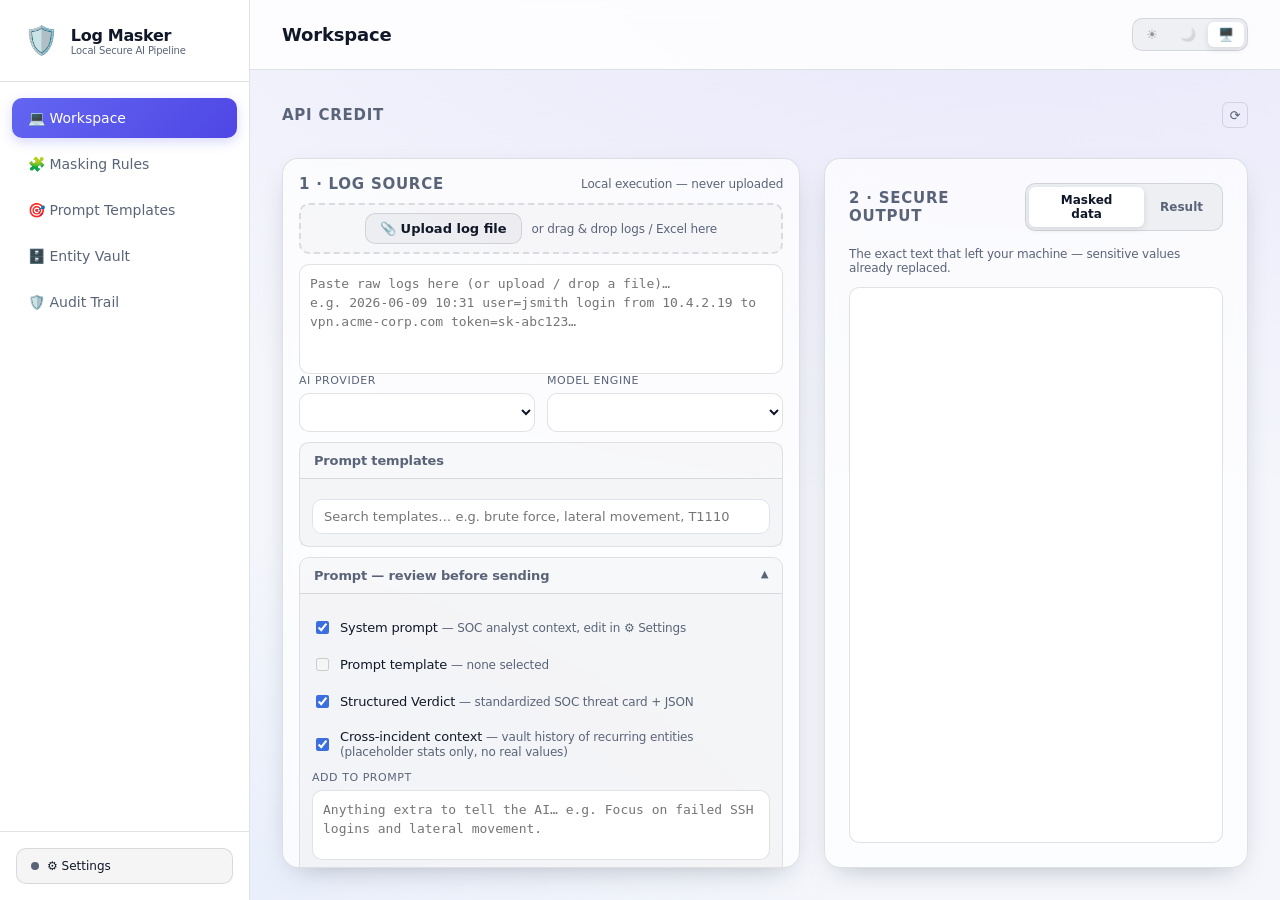
==== log_masker/static/index.html @ d03c2ce4 "Package for distribution, and add the docs a public repo needs Phase 2: make this installable and le" ====
<!DOCTYPE html>
<html lang="en">
<head>
  <meta charset="UTF-8" />
  <meta name="viewport" content="width=device-width, initial-scale=1.0" />
  <title>Log Masker — Secure AI Operations</title>
  <!-- Apply the saved theme (or the OS appearance) before first paint, so the
       page never flashes the wrong theme. -->
  <script>
    (function () {
      var theme = "dark";
      try {
        var saved = localStorage.getItem("logmasker.theme");
        if (saved !== "light" && saved !== "dark") saved = null;  // null = follow the OS
        theme = saved || (window.matchMedia("(prefers-color-scheme: light)").matches ? "light" : "dark");
      } catch (e) { /* storage blocked — stay on the dark default */ }
      document.documentElement.setAttribute("data-theme", theme);
    })();
  </script>
  <link rel="stylesheet" href="/static/style.css" />
</head>
<body>
  <!-- LEFT SIDEBAR -->
  <div class="sidebar">
    <div class="sidebar-header">
      <span class="sidebar-logo">🛡️</span>
      <div class="sidebar-brand">
        <h1>Log Masker</h1>
        <p>Local Secure AI Pipeline</p>
      </div>
    </div>
    <div class="sidebar-nav">
      <button class="nav-item active" data-view="workspace">💻 Workspace</button>
      <button class="nav-item" data-view="rules">🧩 Masking Rules</button>
      <button class="nav-item" data-view="templates">🎯 Prompt Templates</button>
      <button class="nav-item" data-view="vault">🗄️ Entity Vault</button>
      <button class="nav-item" data-view="audit">🛡️ Audit Trail</button>
    </div>
    <div class="sidebar-footer">
      <button id="drawerToggleBtn" class="connection-badge" type="button" title="Open settings">
        <span class="status-dot" id="activeConnStatus"></span>
        <span id="activeConnLabel">⚙ Settings</span>
      </button>
    </div>
  </div>

  <main class="main-content">
    <header class="top-header">
      <div class="top-title" id="currentViewTitle">Workspace</div>
      <div class="top-actions">
        <div class="theme-switch segmented-control" role="group" aria-label="Colour theme">
          <button class="segmented-tab theme-opt" type="button" data-theme-pref="light"
            title="Light" aria-label="Light theme" aria-pressed="false">☀️</button>
          <button class="segmented-tab theme-opt" type="button" data-theme-pref="dark"
            title="Dark" aria-label="Dark theme" aria-pressed="false">🌙</button>
          <button class="segmented-tab theme-opt" type="button" data-theme-pref="system"
            title="Match macOS appearance" aria-label="Match system appearance" aria-pressed="false">🖥️</button>
        </div>
      </div>
    </header>

    <!-- VIEWPORT: WORKSPACE -->
    <div class="viewport active" id="workspace-viewport">
      <!-- API credit / spend, priced locally from this app's own audit log -->
      <section class="credit-bar" id="creditBar" aria-label="API credit and spend">
        <div class="credit-bar-head">
          <h2>API credit</h2>
          <button id="creditRefresh" class="credit-refresh" type="button"
            title="Recount from the audit log" aria-label="Refresh credit figures">⟳</button>
        </div>
        <div class="credit-cards" id="creditCards"></div>
      </section>

      <div class="workspace-grid">
        <!-- INPUT COLUMN -->
        <div class="work-panel" id="inputPanel">
          <div class="panel-header">
            <h2>1 · Log Source</h2>
            <span class="hint">Local execution — never uploaded</span>
          </div>

          <div class="dropzone" id="dropzoneBox">
            <button id="uploadBtn" class="btn btn-secondary" type="button">📎 Upload log file</button>
            <span id="fileChip" class="file-chip hidden"></span>
            <p class="hint" style="margin-top: 8px;">or drag &amp; drop logs / Excel here</p>
            <input type="file" id="logFile" style="display: none;"
              accept=".log,.txt,.csv,.json,.jsonl,.xml,.syslog,.out,.xlsx,.xlsm,text/plain" />
          </div>

          <div class="editor-wrapper">
            <textarea id="logs" class="logs-editor" spellcheck="false"
              placeholder="Paste raw logs here (or upload / drop a file)…&#10;e.g. 2026-06-09 10:31 user=jsmith login from 10.4.2.19 to vpn.acme-corp.com token=sk-abc123…"></textarea>
          </div>

          <div class="config-group">
            <div class="control-select">
              <label>AI Provider</label>
              <select id="activeProviderSelect" class="dropdown"></select>
            </div>
            <div class="control-select">
              <label>Model Engine</label>
              <select id="activeModelSelect" class="dropdown"></select>
            </div>
          </div>

          <div class="settings-section" id="templateSection">
            <div class="settings-trigger">Prompt templates</div>
            <div class="settings-body">
              <div id="tplSuggest" class="tpl-suggest hidden" style="margin-bottom: 12px;">
                <span class="hint">⚡ Suggested:</span>
                <div id="tplSuggestChips" class="tpl-chips"></div>
              </div>
              <div class="tpl-combo">
                <input id="templateSearch" class="dropdown" type="text" autocomplete="off"
                  placeholder="Search templates… e.g. brute force, lateral movement, T1110" />
                <div id="templateDropdown" class="tpl-dropdown hidden"></div>
              </div>
              <div id="tplSelected" class="tpl-selected hidden" style="margin-top: 10px;"></div>
            </div>
          </div>

          <details class="settings-section" id="promptSection" open>
            <summary class="settings-trigger">Prompt — review before sending</summary>
            <div class="settings-body" style="display: flex; flex-direction: column; gap: 12px;">
              <div class="prompt-toggles" style="display: flex; flex-direction: column; gap: 8px;">
                <label class="structured-toggle" style="display: flex; align-items: center; gap: 8px; font-size: 13px; cursor: pointer;">
                  <input type="checkbox" id="useSystemChk" checked />
                  <span>System prompt <small class="hint">— SOC analyst context, edit in ⚙ Settings</small></span>
                </label>
                <label class="structured-toggle" style="display: flex; align-items: center; gap: 8px; font-size: 13px; cursor: pointer;">
                  <input type="checkbox" id="useTemplateChk" disabled />
                  <span>Prompt template <small class="hint" id="tplToggleLabel">— none selected</small></span>
                </label>
                <label class="structured-toggle" style="display: flex; align-items: center; gap: 8px; font-size: 13px; cursor: pointer;">
                  <input type="checkbox" id="structuredChk" checked />
                  <span>Structured Verdict <small class="hint">— standardized SOC threat card + JSON</small></span>
                </label>
                <label class="structured-toggle" id="vaultCtxRow" style="display: flex; align-items: center; gap: 8px; font-size: 13px; cursor: pointer;">
                  <input type="checkbox" id="vaultContextChk" checked />
                  <span>Cross-incident context <small class="hint">— vault history of recurring entities (placeholder stats only, no real values)</small></span>
                </label>
              </div>
              <div class="control-select">
                <label>Add to prompt</label>
                <textarea id="instructions" class="logs-editor" style="height: 70px;"
                  placeholder="Anything extra to tell the AI… e.g. Focus on failed SSH logins and lateral movement."></textarea>
              </div>
              <div class="control-select">
                <label>Full prompt preview <small class="hint">— exactly what will be sent (masked)</small></label>
                <pre id="promptPreview" class="logs-editor prompt-preview">Paste a log to see the full prompt…</pre>
              </div>
            </div>
          </details>

          <div class="actions" style="display: flex; gap: 12px; margin-top: 16px;">
            <button id="analyzeBtn" class="btn btn-primary" style="flex: 1;">🔍 Mask &amp; Analyse</button>
          </div>
          <div id="analyzeProgress" class="analyze-progress hidden" role="progressbar" aria-label="Waiting for AI response">
            <div class="analyze-progress-bar"></div>
          </div>
          <p id="status" class="status"></p>
        </div>

        <!-- OUTPUT COLUMN -->
        <div class="work-panel">
          <div class="panel-header">
            <h2>2 · Secure Output</h2>
            <div class="segmented-control" id="tabs">
              <button class="segmented-tab active" data-tab="sent">Masked data</button>
              <button class="segmented-tab" data-tab="restored">Result</button>
            </div>
          </div>

          <!-- PANE: RESTORED CHAT -->
          <div class="tabpane" id="pane-restored">
            <div class="conv-status">
              <div class="redaction-badge" id="redBadge">No analysis yet.</div>
              <span id="convCost" class="conv-cost hidden"></span>
            </div>
            <div id="chat" class="chat-container"></div>

            <div id="chatControls" class="chat-controls hidden"
              style="margin-top: auto; padding-top: 16px; border-top: 1px solid var(--border-color);">
              <textarea id="followUp" class="logs-editor" style="height: 56px;" spellcheck="false"
                placeholder="Ask a follow-up question… (masked with the same placeholders; Enter to send, Shift+Enter for newline)"></textarea>
              <div class="chat-buttons" style="display: flex; justify-content: space-between; align-items: center; margin-top: 8px;">
                <button id="endConvBtn" class="btn btn-danger-ghost"
                  title="Forget this conversation (history + mapping) so you can analyse a new log">⏹ End conversation</button>
                <button id="sendFollowUp" class="btn btn-primary" type="button">Send ➤</button>
              </div>
            </div>
          </div>

          <!-- PANE: SENT TO AI -->
          <div class="tabpane active" id="pane-sent">
            <div class="sent-head" style="margin-bottom: 12px; display: flex; justify-content: space-between; align-items: center; gap: 10px;">
              <span class="hint">The exact text that left your machine — sensitive values already replaced.</span>
              <div class="dl-group" style="display: flex; gap: 8px;">
                <button id="copyMaskedBtn" class="btn btn-secondary hidden" style="padding: 6px 12px; font-size: 12px;"
                  title="Copy the masked text to your clipboard">📋 Copy</button>
                <button id="downloadReviewBtn" class="btn btn-secondary hidden" style="padding: 6px 12px; font-size: 12px;"
                  title="Download a coloured HTML copy with masked fields in red">🔴 red review</button>
                <button id="downloadMaskedBtn" class="btn btn-primary hidden" style="padding: 6px 12px; font-size: 12px;"
                  title="Download the masked log in its original format">⬇ Download masked</button>
              </div>
            </div>
            <div id="sentWarnings" class="sent-warnings hidden"></div>
            <div class="editor-wrapper">
              <pre id="sent" class="logs-editor"></pre>
            </div>

            <div id="sentMapWrap" class="sent-map hidden" style="margin-top: 16px; overflow-y: auto; max-height: 220px;">
              <p class="hint" style="margin-bottom: 8px;">Masked fields — the alias was sent, the real value stayed local:</p>
              <table class="maptable">
                <thead>
                  <tr><th>Field</th><th>Alias (sent)</th><th>Real value (local)</th></tr>
                </thead>
                <tbody id="sentMapBody"></tbody>
              </table>
            </div>
          </div>
        </div>
      </div>
    </div>

    <!-- VIEWPORT: MASKING RULES -->
    <div class="viewport" id="rules-viewport">
      <div style="display: grid; grid-template-columns: 1fr 1fr; gap: 24px; height: 100%; min-height: 0;">
        <!-- Left: custom terms + custom regex -->
        <div class="work-panel">
          <div class="panel-header">
            <h2>Always-Mask Custom Terms</h2>
          </div>
          <p class="hint" style="margin-bottom: 12px;">Words and codenames always replaced with placeholders. Matching is <strong>not case-sensitive</strong> — <code>ACME</code> also masks <code>acme</code> / <code>Acme</code>.</p>

          <div class="chip-container" id="customTermsChipWrapper">
            <input type="text" id="customTermsInput" class="chip-input" placeholder="Type a term and press Enter…" />
          </div>
          <!-- Hidden native textarea preserved for existing backend hooks -->
          <textarea id="customTerms" style="display: none;"></textarea>

          <div class="terms-bar" style="margin-top: 12px; display: flex; gap: 12px; align-items: center;">
            <button id="saveTermsBtn" class="btn btn-primary" style="padding: 8px 16px;">💾 Save &amp; apply</button>
            <span id="termsMsg" class="status" style="margin: 0;"></span>
          </div>

          <div class="panel-header" style="margin-top: 28px;">
            <h2>Custom Regex Rules</h2>
          </div>
          <p class="hint" style="margin-bottom: 12px;">Added regexes are masked automatically in every log. A capture group masks only the group.</p>
          <div class="pattern-add" style="display: flex; gap: 8px; margin-bottom: 12px;">
            <input id="patLabel" class="dropdown" style="flex: 1;" type="text" autocomplete="off" placeholder="Label, e.g. TICKET" />
            <input id="patRegex" class="dropdown" style="flex: 2;" type="text" autocomplete="off" spellcheck="false" placeholder="Regex, e.g. INC\d{7}" />
            <button id="patAddBtn" class="btn btn-primary" style="padding: 8px 16px;">+ Save</button>
          </div>
          <p id="patMsg" class="status"></p>

          <div style="overflow-y: auto; flex: 1; min-height: 0;">
            <table class="maptable" id="patternTable">
              <thead>
                <tr><th>Label</th><th>Regex</th><th></th></tr>
              </thead>
              <tbody id="patternBody"></tbody>
            </table>
          </div>
        </div>

        <!-- Right: built-in patterns -->
        <div class="work-panel">
          <div class="panel-header">
            <h2>Built-in Regex Library</h2>
          </div>
          <p class="hint" style="margin-bottom: 12px;">Regexes grouped by log source. Override a pattern or reset it to default. Stored locally in <code>builtin_overrides.json</code>.</p>
          <p id="builtinMsg" class="status"></p>
          <div id="builtinGroups" style="overflow-y: auto; flex: 1; min-height: 0; display: flex; flex-direction: column; gap: 12px;"></div>
        </div>
      </div>
    </div>

    <!-- VIEWPORT: SOC TEMPLATES -->
    <div class="viewport" id="templates-viewport">
      <div class="work-panel" style="height: 100%;">
        <div class="panel-header">
          <h2>Prompt Templates Directory</h2>
          <button id="newTemplateBtn" class="btn btn-primary" style="padding: 8px 16px;">＋ Create Template</button>
        </div>
        <p class="hint" style="margin-bottom: 16px;">Prompt templates mapped to MITRE ATT&amp;CK. Edits persist locally in <code>templates_store.json</code>; built-ins can be reset.</p>
        <p id="tplEditMsg" class="status"></p>

        <div id="templateEditors"
          style="display: grid; grid-template-columns: repeat(auto-fill, minmax(340px, 1fr)); gap: 16px; overflow-y: auto; flex: 1; min-height: 0; align-content: start;"></div>
      </div>
    </div>

    <!-- VIEWPORT: ENTITY VAULT -->
    <div class="viewport" id="vault-viewport">
      <div class="work-panel" style="height: 100%;">
        <div class="panel-header">
          <h2>Persistent Entity Vault</h2>
          <div style="display: flex; gap: 8px; align-items: center;">
            <label class="structured-toggle" style="display: flex; align-items: center; gap: 6px; font-size: 13px; cursor: pointer; margin-right: 8px;">
              <input type="checkbox" id="vaultEnabledChk" />
              <span>Vault enabled</span>
            </label>
            <button id="vaultRefreshBtn" class="btn btn-secondary" style="padding: 6px 12px; font-size: 12px;">↻ Refresh</button>
            <button id="vaultClearBtn" class="btn btn-danger-ghost" style="padding: 6px 12px; font-size: 12px;"
              title="Wipe every entity and its incident history — new logs start numbering from [TYPE_1] again">🗑 Clear vault</button>
          </div>
        </div>
        <p class="hint" style="margin-bottom: 12px;">
          Placeholders are stable across <strong>all</strong> analyses: once a value becomes <code>[HOST_12]</code> it stays
          <code>[HOST_12]</code> in every future incident, so recurring hosts, users, and IPs can be correlated across cases —
          and that history can be attached to prompts as <strong>placeholder statistics only</strong>. Real values are stored
          encrypted in <code id="vaultFile">entity_vault.enc</code> (key in your OS keychain) and never leave this machine.
        </p>
        <p id="vaultMsg" class="status"></p>

        <div class="audit-filter">
          <input type="text" id="vaultSearch" class="dropdown" style="flex: 1; max-width: 340px;"
            placeholder="Filter by alias, type, or real value…" autocomplete="off" />
          <span id="vaultCount" class="hint"></span>
        </div>

        <div style="overflow-y: auto; flex: 1; min-height: 0;">
          <table class="maptable" id="vaultTable">
            <thead>
              <tr><th>Alias</th><th>Type</th><th>Real value (local)</th><th>Incidents</th><th>First seen</th><th>Last seen</th><th></th></tr>
            </thead>
            <tbody id="vaultBody"></tbody>
          </table>
        </div>
      </div>
    </div>

    <!-- VIEWPORT: AUDIT TRAIL -->
    <div class="viewport" id="audit-viewport">
      <div class="work-panel" style="height: 100%;">
        <div class="panel-header">
          <h2>Outbound AI Audit Log</h2>
          <div style="display: flex; gap: 8px;">
            <button id="clearReqBtn" class="btn btn-danger-ghost" style="padding: 6px 12px; font-size: 12px;"
              title="Hides entries from this view only — the on-disk audit file is append-only and never deleted">Clear view</button>
            <button id="refreshReqBtn" class="btn btn-secondary" style="padding: 6px 12px; font-size: 12px;">↻ Refresh</button>
          </div>
        </div>
        <p class="hint" style="margin-bottom: 12px;">Every request sent to an AI provider — masked content only. Each entry is appended to a local audit file (<code id="reqFile">ai_requests.jsonl</code>) so you can verify no customer data ever left the machine.</p>

        <div class="audit-filter">
          <label class="audit-filter-field">
            <span>From</span>
            <input type="datetime-local" id="auditFrom" class="dropdown" />
          </label>
          <label class="audit-filter-field">
            <span>To</span>
            <input type="datetime-local" id="auditTo" class="dropdown" />
          </label>
          <button id="auditFilterClear" class="btn btn-secondary" type="button"
            style="padding: 8px 14px; font-size: 12px;">Clear</button>
          <span id="auditCount" class="hint"></span>
        </div>

        <div id="requestList" style="overflow-y: auto; flex: 1; min-height: 0;"></div>
      </div>
    </div>
  </main>

  <!-- DRAWER: GLOBAL SETTINGS -->
  <div class="drawer-backdrop" id="drawerBackdrop"></div>
  <div class="drawer" id="settingsDrawer">
    <div class="drawer-header">
      <h3 style="font-weight: 700;">Global Settings</h3>
      <button id="closeDrawerBtn" class="btn btn-secondary" style="padding: 6px 10px;">✕</button>
    </div>
    <div class="drawer-tabs" id="drawerTabs">
      <button class="drawer-tab active" type="button" data-stab="connection">🔌 Connection</button>
      <button class="drawer-tab" type="button" data-stab="prompt">📝 System Prompt</button>
      <button class="drawer-tab" type="button" data-stab="masking">🧩 Masking</button>
    </div>

    <div class="drawer-body">
      <!-- TAB: API / CONNECTION -->
      <div class="drawer-pane active" id="stab-connection">
        <p class="hint" style="margin-bottom: 16px;">API keys are stored in your OS keychain via <code>keyring</code> — never in the browser or any file. Only <strong>masked</strong> logs are ever sent.</p>

        <label class="field-label" style="display: block; font-size: 11px; text-transform: uppercase; color: var(--text-muted); margin-bottom: 8px;">AI engine configuration</label>
        <div id="providerCards" style="display: flex; flex-direction: column; gap: 10px; margin-bottom: 16px;"></div>

        <p id="providerNote" class="provider-note" style="font-size: 12px; color: var(--color-warning); margin-bottom: 12px;"></p>

        <!-- API-key providers -->
        <div id="keySection" style="margin-bottom: 16px;">
          <div class="control-select">
            <label id="keyLabel">API key</label>
            <input id="apiKey" type="password" class="dropdown" autocomplete="off" placeholder="…" />
          </div>
          <p id="keyState" class="key-state" style="margin-top: 4px;"></p>
        </div>

        <!-- OAuth providers (Microsoft 365 Copilot) -->
        <div id="oauthSection" class="hidden" style="margin-bottom: 16px;">
          <div class="oauth-redirect" style="margin-bottom: 12px;">
            <span class="hint">Register this Redirect URI in your Entra app (platform: Web):</span>
            <code id="redirectUri" style="font-family: var(--font-mono); font-size: 11px; background: var(--sunken-2); padding: 4px 6px; display: block; word-break: break-all; border-radius: 4px; margin-top: 4px;">…</code>
          </div>
          <div style="display: flex; gap: 10px;">
            <button id="signInBtn" class="btn btn-primary" style="flex: 1;">🔐 Sign in with Microsoft</button>
            <button id="signOutBtn" class="btn btn-secondary">Sign out</button>
          </div>
          <p id="signInState" class="key-state"></p>
        </div>

        <!-- Model selection -->
        <div class="control-select" id="modelField" style="margin-bottom: 16px;">
          <label>Default model for this provider</label>
          <div style="display: flex; gap: 8px;">
            <select id="modelSelect" class="dropdown" style="flex: 1;"></select>
            <button id="refreshModelsBtn" class="btn btn-secondary" style="padding: 10px 14px;"
              title="Fetch the live model list from your API key">↻</button>
          </div>
          <input id="modelCustom" class="dropdown hidden" type="text" autocomplete="off"
            placeholder="type a model id, e.g. gemini-3.5-flash" style="margin-top: 8px;" />
        </div>

        <!-- Provider-specific extra fields (Azure, M365) -->
        <div id="extraFields" style="margin-bottom: 16px;"></div>

        <label class="default-toggle" id="defaultToggle"
          style="display: flex; align-items: center; gap: 8px; font-size: 13px; cursor: pointer;">
          <input type="checkbox" id="makeDefaultChk" />
          <span>Use this provider by default</span>
        </label>

        <p id="setupMsg" class="status"></p>

        <div class="drawer-actions" style="margin-top: 20px; display: flex; gap: 8px; border-top: 1px solid var(--border-color); padding-top: 16px; flex-wrap: wrap;">
          <button id="deleteKeyBtn" class="btn btn-danger-ghost" style="padding: 10px 14px;">🗑 Delete key</button>
          <button id="testBtn" class="btn btn-secondary" style="flex: 1;">⚡ Test connection</button>
          <button id="saveSetupBtn" class="btn btn-primary" style="flex: 1;">Save</button>
        </div>
      </div>

      <!-- TAB: SYSTEM PROMPT -->
      <div class="drawer-pane" id="stab-prompt">
        <label class="field-label" style="display: block; font-size: 11px; text-transform: uppercase; color: var(--text-muted); margin-bottom: 8px;">
          Core system prompt <span id="sysPromptState" class="hint"></span></label>
        <p class="hint" style="margin-bottom: 8px;">Instructions sent before your logs. Toggle on/off per run with the <em>System prompt</em> checkbox.</p>
        <textarea id="systemPrompt" class="logs-editor" style="height: 320px; font-size: 12px; margin-bottom: 8px;"
          spellcheck="false" placeholder="System prompt sent to the AI…"></textarea>
        <div style="display: flex; justify-content: space-between; align-items: center; margin-bottom: 8px;">
          <button id="resetSysPromptBtn" class="btn btn-secondary" style="padding: 6px 12px; font-size: 12px;">↺ Reset to default</button>
          <button id="saveSysPromptBtn" class="btn btn-primary" style="padding: 6px 12px; font-size: 12px;">💾 Save prompt</button>
        </div>
        <p id="sysPromptMsg" class="status"></p>
      </div>

      <!-- TAB: MASKING -->
      <div class="drawer-pane" id="stab-masking">
        <label class="field-label" style="display: block; font-size: 11px; text-transform: uppercase; color: var(--text-muted); margin-bottom: 8px;">Masking rules &amp; terms</label>
        <p class="hint" style="margin-bottom: 12px;">Manage always-mask terms, custom regex patterns, and the built-in detectors that redact sensitive values before anything is sent.</p>
        <button id="openPatternsBtn" class="btn btn-secondary" type="button" style="width: 100%;">🧩 Edit masking rules &amp; terms</button>
      </div>
    </div>
  </div>

  <!-- LEAK GUARD MODAL -->
  <div id="leakModal" class="modal hidden">
    <div class="modal-card leak-card" style="width: min(620px, 94vw); max-height: 86vh; display: flex; flex-direction: column;">
      <div class="setup-head" style="display: flex; justify-content: space-between; align-items: center; margin-bottom: 12px;">
        <h3 style="color: var(--color-danger); font-weight: 700;">🚨 Pre-send leak guard</h3>
        <button id="closeLeak" class="btn btn-secondary" style="padding: 4px 10px;">✕</button>
      </div>
      <p class="hint" style="margin-bottom: 12px;"><strong>Nothing has been sent.</strong> An independent second check found tokens in the
        <em>masked</em> text that may still identify the customer. Mask them (➕ adds to custom terms and re-masks), or acknowledge and send anyway — acknowledgements are recorded in the audit log.</p>
      <div id="leakFindings" style="flex: 1; overflow-y: auto; display: flex; flex-direction: column; gap: 8px; margin-bottom: 16px;"></div>
      <div style="display: flex; justify-content: space-between; gap: 10px;">
        <button id="leakCancel" class="btn btn-secondary">Cancel — don't send</button>
        <button id="leakSend" class="btn btn-primary"
          style="background: var(--color-danger); box-shadow: 0 4px 12px rgba(239, 68, 68, 0.25); border-color: var(--color-danger);">Send anyway (acknowledge)</button>
      </div>
    </div>
  </div>

  <script src="/static/encoding.js"></script>
  <script src="/static/app.js"></script>
</body>
</html>
---- static/style.css ----
:root {
  --bg: #0d1117;
  --panel: #161b22;
  --panel-2: #1c2230;
  --border: #2a3242;
  --text: #e6edf3;
  --muted: #8b97a7;
  --accent: #6ea8fe;
  --accent-2: #7c5cff;
  --green: #3fb950;
  --amber: #d29922;
  --danger: #f85149;
  --mono: ui-monospace, SFMono-Regular, "SF Mono", Menlo, Consolas, monospace;
}

* { box-sizing: border-box; }

body {
  margin: 0;
  font-family: -apple-system, BlinkMacSystemFont, "Segoe UI", Roboto, sans-serif;
  background:
    radial-gradient(1200px 600px at 80% -10%, var(--bg-glow-1), transparent),
    radial-gradient(1000px 500px at -10% 110%, var(--bg-glow-2), transparent),
    var(--bg);
  color: var(--text);
  min-height: 100vh;
}

.app { max-width: 1280px; margin: 0 auto; padding: 24px; }

/* Topbar */
.topbar {
  display: flex; align-items: center; justify-content: space-between;
  margin-bottom: 20px;
}
.brand { display: flex; align-items: center; gap: 14px; }
.logo { font-size: 34px; }
.brand h1 { margin: 0; font-size: 22px; letter-spacing: -0.3px; }
.sub { margin: 2px 0 0; color: var(--muted); font-size: 13px; }

/* Grid */
.grid {
  display: grid; grid-template-columns: 1fr 1fr; gap: 20px;
}
@media (max-width: 900px) { .grid { grid-template-columns: 1fr; } }

.panel {
  background: linear-gradient(180deg, var(--panel), var(--panel-2));
  border: 1px solid var(--border);
  border-radius: 16px;
  padding: 18px;
  display: flex; flex-direction: column;
  box-shadow: 0 12px 40px rgba(0, 0, 0, 0.35);
}
.panel-head {
  display: flex; align-items: center; justify-content: space-between;
  margin-bottom: 12px; flex-wrap: wrap; gap: 8px;
}
.panel-head h2 { margin: 0; font-size: 15px; color: var(--text); }
.hint { color: var(--muted); font-size: 12px; }

/* Textareas */
.logs, .small-ta {
  width: 100%; resize: vertical;
  background: var(--surface-input); color: var(--text);
  border: 1px solid var(--border); border-radius: 12px;
  padding: 12px; font-family: var(--mono); font-size: 12.5px; line-height: 1.5;
}
.logs { min-height: 280px; }
.small-ta { min-height: 70px; margin-top: 8px; }
.sys-prompt { min-height: 150px; font-size: 12.5px; line-height: 1.55; }
.logs:focus, .small-ta:focus { outline: none; border-color: var(--accent); }

/* Controls */
.controls { display: flex; flex-direction: column; gap: 12px; margin-top: 12px; }
.model-row label { font-size: 13px; color: var(--muted); display: flex; flex-direction: column; gap: 6px; }
select {
  background: var(--surface-input); color: var(--text); border: 1px solid var(--border);
  border-radius: 10px; padding: 9px 10px; font-size: 13px;
}

.extra { margin-top: 12px; }
.extra summary { cursor: pointer; color: var(--muted); font-size: 13px; }

/* Buttons */
.actions { display: flex; gap: 10px; margin-top: 14px; }
button { cursor: pointer; font-size: 13px; border-radius: 10px; border: 1px solid transparent; }
.primary-btn {
  background: linear-gradient(180deg, var(--accent), var(--accent-2));
  color: #fff; padding: 10px 16px; font-weight: 600;
  border: none; flex: 1;
}
.primary-btn:hover { filter: brightness(1.08); }
.primary-btn:disabled { opacity: 0.5; cursor: not-allowed; }
.ghost-btn {
  background: transparent; color: var(--text);
  border: 1px solid var(--border); padding: 10px 14px;
}
.ghost-btn:hover { border-color: var(--accent); }
.ghost-btn.danger { color: var(--danger); border-color: rgba(248, 81, 73, 0.4); }

.status { margin: 12px 0 0; font-size: 13px; min-height: 18px; color: var(--muted); }
.status.err { color: var(--danger); }
.status.ok { color: var(--green); }

/* Full prompt preview — read-only, scrollable */
pre.prompt-preview {
  max-height: 260px; overflow: auto; margin: 0;
  white-space: pre-wrap; overflow-wrap: anywhere; word-break: break-word;
  font-family: var(--mono); font-size: 12px; line-height: 1.5;
  color: var(--muted); cursor: text;
}

/* Indeterminate progress bar while waiting on the AI */
.analyze-progress {
  margin-top: 14px; height: 6px; border-radius: 999px;
  background: var(--overlay-3); overflow: hidden;
}
.analyze-progress.hidden { display: none; }
.analyze-progress-bar {
  height: 100%; width: 40%; border-radius: 999px;
  background: linear-gradient(90deg, var(--accent), var(--accent-2, var(--accent)));
  animation: analyzeSlide 1.1s ease-in-out infinite;
}
@keyframes analyzeSlide {
  0%   { margin-left: -40%; }
  100% { margin-left: 100%; }
}

/* Tabs */
.tabs { display: flex; gap: 6px; }
.tab {
  background: transparent; color: var(--muted); border: 1px solid var(--border);
  padding: 6px 11px; font-size: 12px;
}
.tab.active { color: var(--text); border-color: var(--accent); background: rgba(110,168,254,0.08); }

.tabpane { display: none; flex: 1; }
.tabpane.active { display: block; }

.output {
  background: var(--surface-input); border: 1px solid var(--border); border-radius: 12px;
  padding: 14px; min-height: 280px; max-height: 60vh; overflow: auto;
  font-size: 13.5px; line-height: 1.6;
}
.output.mono {
  font-family: var(--mono); white-space: pre-wrap; font-size: 12.5px;
  overflow-wrap: anywhere; word-break: break-word;
}
.markdown { white-space: pre-wrap; }
.file-mask-notice {
  display: flex; gap: 12px; align-items: flex-start;
  padding: 16px 18px; border: 1px dashed var(--border); border-radius: 12px;
  background: rgba(110, 168, 254, 0.05); font-size: 13px; line-height: 1.6;
}
.file-mask-notice .fmn-icon { font-size: 22px; line-height: 1; }
.file-mask-notice code {
  font-family: var(--mono); color: var(--accent);
  background: rgba(110, 168, 254, 0.1); padding: 1px 5px; border-radius: 5px;
}
.markdown mark {
  background: rgba(63, 185, 80, 0.18); color: var(--on-success-tint);
  border-radius: 4px; padding: 0 3px; font-family: var(--mono); font-size: 0.92em;
}

.redaction-badge {
  font-size: 12px; color: var(--muted); margin-bottom: 10px;
  padding: 8px 10px; border: 1px dashed var(--border); border-radius: 10px;
}
.redaction-badge.active { color: var(--green); border-color: rgba(63,185,80,0.4); }

/* Map table */
.maptable { width: 100%; border-collapse: collapse; font-size: 12.5px; }
.maptable th, .maptable td {
  text-align: left; padding: 7px 10px; border-bottom: 1px solid var(--border);
  vertical-align: top;
}
.maptable th { color: var(--muted); font-weight: 600; }
.maptable td:first-child { font-family: var(--mono); color: var(--accent); white-space: nowrap; }
.maptable td:last-child { font-family: var(--mono); word-break: break-all; }

/* Modal */
.modal {
  position: fixed; inset: 0; background: var(--modal-backdrop);
  display: flex; align-items: center; justify-content: center; z-index: 50;
}
.modal.hidden { display: none; }
.modal-card {
  background: var(--panel); border: 1px solid var(--border); border-radius: 16px;
  padding: 22px; width: min(460px, 92vw);
}
.modal-card h3 { margin: 0 0 8px; }
.field { display: flex; flex-direction: column; gap: 6px; font-size: 13px; margin: 14px 0 8px; }
.field input {
  background: var(--surface-input); color: var(--text); border: 1px solid var(--border);
  border-radius: 10px; padding: 10px; font-family: var(--mono);
}
.key-state { font-size: 12px; color: var(--muted); min-height: 16px; }
.modal-actions { display: flex; align-items: center; gap: 10px; margin-top: 14px; flex-wrap: wrap; }
.modal-actions .spacer { flex: 1; }
code { background: var(--surface-input); padding: 1px 5px; border-radius: 5px; font-size: 0.9em; }

/* Active-provider chip on the main page */
.provider-row { display: flex; align-items: center; gap: 8px; font-size: 12px; flex-wrap: wrap; }
.inline-select {
  background: var(--surface-input); color: var(--text); border: 1px solid var(--border);
  border-radius: 8px; padding: 5px 8px; font-size: 12px; font-family: var(--mono);
  max-width: 220px;
}
.inline-select:focus { outline: none; border-color: var(--accent); }
.inline-select:hover { border-color: var(--accent); }
.provider-chip {
  font-family: var(--mono); font-size: 12px; padding: 3px 9px; border-radius: 999px;
  border: 1px solid var(--border); color: var(--text);
}
.provider-chip.ok { border-color: rgba(63,185,80,0.5); color: var(--on-success-tint); }
.provider-chip.warn { border-color: rgba(210,153,34,0.6); color: var(--on-warning-tint); }
.link-btn {
  background: none; border: none; color: var(--accent); cursor: pointer;
  font-size: 12px; text-decoration: underline; padding: 0;
}
.link-btn.danger { color: var(--danger); text-decoration: none; }

/* Saved regex patterns */
.pattern-add { display: flex; gap: 8px; margin-top: 10px; }
.pattern-add input {
  background: var(--bg); border: 1px solid var(--border); border-radius: 6px;
  color: var(--text); font-family: var(--mono); font-size: 12.5px; padding: 6px 8px;
}
.pattern-add input#patLabel { width: 130px; }
.pattern-add input#patRegex { flex: 1; }
.pattern-add input:focus { outline: none; border-color: var(--accent); }
#patternTable { margin-top: 8px; }

/* SOC analysis template library (searchable dropdown + suggestions) */
.tpl-suggest { margin: 8px 0 10px; }
.tpl-chips { display: flex; flex-wrap: wrap; gap: 6px; margin-top: 6px; }
.tpl-chip {
  background: rgba(124, 92, 255, 0.12);
  border: 1px solid rgba(124, 92, 255, 0.4);
  color: var(--text); border-radius: 999px;
  padding: 4px 11px; font-size: 12px; cursor: pointer;
}
.tpl-chip:hover { border-color: var(--accent-2); filter: brightness(1.1); }
.tpl-chip.sel { background: rgba(124, 92, 255, 0.28); border-color: var(--accent-2); }
.tpl-chip-id { font-family: var(--mono); font-size: 11px; color: var(--accent); }

.tpl-combo { position: relative; margin-top: 8px; }
#templateSearch {
  width: 100%; background: var(--surface-input); color: var(--text);
  border: 1px solid var(--border); border-radius: 10px;
  padding: 9px 11px; font-size: 13px;
}
#templateSearch:focus { outline: none; border-color: var(--accent); }
.tpl-dropdown {
  /* Opens upward: the template section sits near the bottom of the fixed-height
     panel, so a downward menu would render past the scroll container's edge. */
  position: absolute; z-index: 40; left: 0; right: 0; bottom: calc(100% + 4px); top: auto;
  max-height: 300px; overflow-y: auto;
  background: var(--panel); border: 1px solid var(--border);
  border-radius: 10px; box-shadow: 0 -12px 40px rgba(0, 0, 0, 0.5);
}
.tpl-dropdown.hidden { display: none; }
.tpl-opt { padding: 8px 11px; cursor: pointer; border-bottom: 1px solid var(--border); }
.tpl-opt:last-child { border-bottom: none; }
.tpl-opt:hover { background: rgba(110, 168, 254, 0.10); }
.tpl-opt.sel { background: rgba(124, 92, 255, 0.14); }
.tpl-opt-name { font-size: 13px; }
.tpl-opt-meta { display: flex; gap: 8px; margin-top: 3px; flex-wrap: wrap; }
.tpl-cat {
  font-size: 10.5px; color: var(--accent); border: 1px solid var(--border);
  border-radius: 999px; padding: 0 7px;
}
.tpl-mitre { font-family: var(--mono); font-size: 11px; color: var(--muted); }
.tpl-empty { padding: 10px 11px; }
.tpl-selected {
  margin-top: 10px; padding: 10px 12px;
  background: var(--surface-input); border: 1px solid var(--border); border-radius: 10px;
}
.tpl-selected.hidden { display: none; }
.tpl-sel-head { display: flex; align-items: baseline; justify-content: space-between; gap: 8px; }
.tpl-sel-mitre { font-family: var(--mono); font-size: 11.5px; color: var(--accent); margin: 4px 0 6px; }
.tpl-sel-prompt { font-size: 12px; line-height: 1.5; }
.tpl-toolbar { margin-top: 8px; }

/* Template editor modal */
.tpl-edit-actions { margin: 6px 0 10px; }
.tpl-card {
  border: 1px solid var(--border); border-radius: 10px;
  padding: 8px 12px; margin-bottom: 8px; background: var(--surface-input);
}
.tpl-card summary {
  cursor: pointer; display: flex; align-items: baseline; gap: 10px;
  font-size: 13px; flex-wrap: wrap;
}
.tpl-card summary .tpl-mitre { font-family: var(--mono); font-size: 11px; color: var(--muted); }
.tpl-tag {
  font-size: 10px; border-radius: 999px; padding: 0 8px; border: 1px solid var(--border);
}
.tpl-tag.custom { color: var(--accent-2); border-color: rgba(124, 92, 255, 0.5); }
.tpl-tag.mod { color: var(--amber); border-color: rgba(210, 153, 34, 0.5); }
.tpl-card-body { margin-top: 10px; }
.tpl-grid { display: grid; grid-template-columns: 1fr 1fr; gap: 8px; }
@media (max-width: 620px) { .tpl-grid { grid-template-columns: 1fr; } }
.tpl-f { display: flex; flex-direction: column; gap: 4px; font-size: 12px; margin-bottom: 8px; }
.tpl-f > span { color: var(--muted); }
.tpl-f input, .tpl-f textarea {
  background: var(--bg); color: var(--text); border: 1px solid var(--border);
  border-radius: 8px; padding: 7px 9px; font-size: 12.5px; font-family: inherit;
}
.tpl-f input.mono { font-family: var(--mono); }
.tpl-f textarea { resize: vertical; line-height: 1.5; }
.tpl-f input:focus, .tpl-f textarea:focus { outline: none; border-color: var(--accent); }
.tpl-card-actions { display: flex; gap: 8px; margin-top: 4px; }
.tpl-card-actions .primary-btn { flex: 0 0 auto; padding: 8px 16px; }
.tpl-card-actions .ghost-btn { padding: 7px 12px; font-size: 12px; }

/* Requests tab (audit log of outbound AI requests) */

/* Requests tab (audit log of outbound AI requests) */
.req-toolbar {
  display: flex; flex-direction: column; gap: 8px; margin-bottom: 8px;
}
.req-toolbar > .hint { margin: 0; }
.req-actions {
  display: flex; align-items: center; gap: 8px; flex-wrap: wrap;
  justify-content: flex-end;
}
.req-actions .ghost-btn { padding: 6px 10px; font-size: 12px; }
.req-item {
  border: 1px solid var(--border); border-radius: 10px;
  padding: 8px 12px; margin-bottom: 8px; background: var(--surface-input);
}
.req-item.err { border-color: rgba(248, 81, 73, 0.45); }
.req-item summary {
  cursor: pointer; display: flex; align-items: baseline; gap: 10px;
  font-size: 12.5px; flex-wrap: wrap;
}
.req-item.ok .req-status { color: var(--green); }
.req-item.err .req-status { color: var(--danger); }
.req-seq { color: var(--muted); font-family: var(--mono); }
.req-kind {
  font-size: 11px; padding: 0 8px; border-radius: 999px;
  border: 1px solid var(--border); color: var(--accent);
}
.req-model { font-family: var(--mono); font-size: 11.5px; color: var(--muted); }
.req-body { margin-top: 10px; }
.req-error {
  color: var(--danger); font-size: 12.5px; margin-bottom: 8px;
  border-left: 2px solid rgba(248, 81, 73, 0.6); padding-left: 9px;
}
.req-sys { margin-bottom: 8px; }
.req-sys summary { cursor: pointer; }
.req-block { margin-bottom: 10px; }
.req-block-title { font-size: 11.5px; color: var(--muted); margin-bottom: 4px; }
.req-pre {
  margin: 0; padding: 10px; background: var(--surface-code);
  border: 1px solid var(--border); border-radius: 8px;
  font-family: var(--mono); font-size: 12px; line-height: 1.5;
  white-space: pre-wrap; word-break: break-word;
  max-height: 320px; overflow: auto;
}

.topbar-right { display: flex; align-items: center; gap: 14px; flex-wrap: wrap; }

/* Pre-send leak guard */
.leak-card { width: min(640px, 94vw); max-height: 88vh; overflow-y: auto; }
.leak-row {
  display: flex; align-items: flex-start; gap: 10px;
  border: 1px solid var(--border); border-radius: 10px;
  padding: 8px 11px; margin-top: 8px; background: var(--surface-input);
}
.leak-sev {
  flex-shrink: 0; font-size: 10px; font-weight: 700; letter-spacing: 0.4px;
  border-radius: 999px; padding: 2px 8px; margin-top: 2px;
}
.leak-sev.high { background: rgba(248, 81, 73, 0.18); color: var(--on-danger-tint); }
.leak-sev.medium { background: rgba(210, 153, 34, 0.18); color: var(--on-warning-tint); }
.leak-body { flex: 1; font-size: 12.5px; line-height: 1.5; }
.leak-body code { word-break: break-all; }
.leak-mask-btn { flex-shrink: 0; padding: 4px 9px; font-size: 11.5px; }

.sent-warnings {
  border: 1px solid rgba(248, 81, 73, 0.45); border-radius: 10px;
  padding: 8px 11px 11px; margin-bottom: 10px;
  background: rgba(248, 81, 73, 0.05);
}
.sent-warnings.hidden { display: none; }
.leak-strip-head { font-size: 12.5px; color: var(--on-danger-tint); }

/* Structured verdict toggle (input panel) */
.structured-toggle {
  display: flex; align-items: center; gap: 8px; cursor: pointer;
  font-size: 13px; margin-top: 12px;
}
.structured-toggle input { accent-color: var(--accent); }

/* Structured verdict card (in the AI answer bubble) */
.verdict {
  border: 1px solid var(--border); border-left-width: 4px;
  border-radius: 10px; padding: 10px 12px; margin-bottom: 12px;
  background: var(--surface-input);
}
.verdict.v-true-positive { border-left-color: var(--danger); }
.verdict.v-false-positive { border-left-color: var(--green); }
.verdict.v-benign-true-positive { border-left-color: var(--amber); }
.verdict.v-inconclusive { border-left-color: var(--muted); }
.v-head { display: flex; align-items: center; gap: 8px; flex-wrap: wrap; }
.v-spacer { flex: 1; }
.v-badge {
  font-weight: 700; font-size: 12px; letter-spacing: 0.3px;
  padding: 3px 10px; border-radius: 999px;
}
.v-true-positive .v-badge { background: rgba(248, 81, 73, 0.18); color: var(--on-danger-tint); }
.v-false-positive .v-badge { background: rgba(63, 185, 80, 0.18); color: var(--on-success-tint); }
.v-benign-true-positive .v-badge { background: rgba(210, 153, 34, 0.18); color: var(--on-warning-tint); }
.v-inconclusive .v-badge { background: rgba(139, 151, 167, 0.18); color: var(--muted); }
.v-sev {
  font-size: 11px; font-weight: 700; text-transform: uppercase;
  padding: 2px 8px; border-radius: 999px; border: 1px solid var(--border);
}
.v-sev.sev-critical { color: var(--on-danger-tint); border-color: rgba(248, 81, 73, 0.6); }
.v-sev.sev-high { color: var(--on-high-tint); border-color: rgba(219, 109, 40, 0.6); }
.v-sev.sev-medium { color: var(--on-warning-tint); border-color: rgba(210, 153, 34, 0.6); }
.v-sev.sev-low { color: var(--on-success-tint); border-color: rgba(63, 185, 80, 0.5); }
.v-sev.sev-informational { color: var(--muted); }
.v-conf { font-size: 12px; color: var(--muted); }
.v-json-btn {
  background: transparent; border: 1px solid var(--border); color: var(--text);
  border-radius: 8px; padding: 4px 9px; font-size: 11.5px; cursor: pointer;
}
.v-json-btn:hover { border-color: var(--accent); }
.v-summary { font-size: 13px; margin: 8px 0 4px; line-height: 1.5; }
.v-section { margin-top: 8px; }
.v-section h5 {
  margin: 0 0 4px; font-size: 11px; text-transform: uppercase;
  letter-spacing: 0.4px; color: var(--muted); font-weight: 600;
}
.v-section ul { margin: 0; padding-left: 18px; font-size: 12.5px; line-height: 1.55; }
.v-chips { display: flex; flex-wrap: wrap; gap: 6px; }
.v-chip {
  font-size: 11.5px; padding: 2px 9px; border-radius: 999px;
  border: 1px solid var(--border); background: rgba(124, 92, 255, 0.10);
}
.v-tid { font-family: var(--mono); color: var(--accent); }
.v-iocs { list-style: none; padding-left: 0 !important; }
.v-iocs li { margin-bottom: 3px; }
.v-ioc-type {
  font-size: 10px; text-transform: uppercase; color: var(--muted);
  border: 1px solid var(--border); border-radius: 4px; padding: 0 5px; margin-right: 5px;
}
.v-iocs code { font-family: var(--mono); }

/* Chat (conversation view in the Result panel) */
.chat { display: flex; flex-direction: column; gap: 10px; }
.msg {
  max-width: 92%; padding: 9px 12px; border-radius: 12px;
  font-size: 13.5px; line-height: 1.55;
}
.msg.user {
  align-self: flex-end;
  background: rgba(110, 168, 254, 0.10);
  border: 1px solid rgba(110, 168, 254, 0.35);
  border-bottom-right-radius: 4px;
}
.msg.ai {
  align-self: flex-start;
  background: var(--panel-2);
  border: 1px solid var(--border);
  border-bottom-left-radius: 4px;
}
.msg.sys {
  align-self: center; max-width: 100%;
  color: var(--muted); font-size: 12px;
  background: transparent; border: 1px dashed var(--border);
}
.msg .role { font-size: 11px; color: var(--muted); margin-bottom: 4px; }
.chat-controls { margin-top: 10px; display: flex; gap: 8px; align-items: stretch; }
.chat-controls.hidden { display: none; }
.chat-input {
  flex: 1; resize: vertical; min-height: 44px;
  background: var(--surface-input); color: var(--text);
  border: 1px solid var(--border); border-radius: 10px;
  padding: 9px 11px; font-size: 13px; font-family: inherit;
}
.chat-input:focus { outline: none; border-color: var(--accent); }
.chat-buttons { display: flex; flex-direction: column; gap: 6px; }
.chat-buttons .primary-btn { flex: 1; padding: 8px 14px; }
.chat-buttons .ghost-btn { padding: 6px 10px; font-size: 12px; }
.sent-role { color: var(--muted); }

/* Floating "Add to follow-up" button shown over a chat text selection */
.sel-pop {
  position: absolute; z-index: 60;
  transform: translateX(-50%);
  background: linear-gradient(180deg, var(--accent), var(--accent-2));
  color: #fff; border: none; border-radius: 999px;
  padding: 6px 13px; font-size: 12px; font-weight: 600;
  box-shadow: 0 6px 20px rgba(0, 0, 0, 0.5);
  cursor: pointer; white-space: nowrap;
}
.sel-pop:hover { filter: brightness(1.1); }
.sel-pop.hidden { display: none; }

/* Masked placeholders highlighted in red in the "Sent to AI" output */
.output .ph {
  color: var(--danger); font-weight: 600;
  background: rgba(248, 81, 73, 0.12);
  border-radius: 4px; padding: 0 2px;
}

/* File upload row in the Raw logs panel */
.file-row {
  display: flex; align-items: center; gap: 10px; flex-wrap: wrap;
  margin-bottom: 8px;
}
.file-row .ghost-btn { padding: 6px 12px; font-size: 12.5px; }
.file-row input[type="file"] { display: none; }
.file-chip {
  display: inline-flex; align-items: center; gap: 6px;
  font-size: 12px; font-family: var(--mono);
  background: rgba(110, 168, 254, 0.10);
  border: 1px solid rgba(110, 168, 254, 0.35);
  border-radius: 999px; padding: 3px 10px;
}
.file-chip.hidden { display: none; }
.logs.dragover { border-color: var(--accent); background: rgba(110, 168, 254, 0.06); }

/* "Sent to AI" header with the download button */
.sent-head {
  display: flex; align-items: flex-start; justify-content: space-between;
  gap: 10px;
}
.sent-head .ghost-btn { padding: 6px 11px; font-size: 12px; white-space: nowrap; }
.terms-bar { display: flex; align-items: center; gap: 12px; margin-top: 8px; flex-wrap: wrap; }
.terms-list {
  display: flex; flex-wrap: wrap; gap: 6px;
  margin: 4px 0 6px; max-height: 160px; overflow: auto;
}
.term-chip {
  font-family: var(--mono); font-size: 12px;
  padding: 3px 9px; border-radius: 999px;
  border: 1px solid var(--border); background: rgba(110, 168, 254, 0.08);
  color: var(--text); white-space: nowrap;
}
.terms-bar .ghost-btn { padding: 6px 12px; font-size: 12px; }
.dl-group { display: flex; align-items: center; gap: 10px; flex-shrink: 0; }
.dl-group .link-btn { font-size: 12px; white-space: nowrap; }
#downloadMaskedBtn.hidden, #downloadReviewBtn.hidden { display: none; }

/* Masked-fields summary under the "Sent to AI" pane */
.sent-map { margin-top: 12px; }
.sent-map.hidden { display: none; }
.sent-map .maptable td.sent-map-field {
  font-family: inherit; color: var(--muted); white-space: nowrap;
}
.sent-map .maptable td:nth-child(2) {
  font-family: var(--mono); color: var(--danger); white-space: nowrap;
}
.sent-map .maptable td:last-child { font-family: var(--mono); word-break: break-all; }

/* Built-in masking patterns modal */
.patterns-card { width: min(940px, 96vw); max-height: 90vh; overflow-y: auto; }
.pat-group {
  border: 1px solid var(--border); border-radius: 10px;
  padding: 8px 12px; margin-top: 10px;
}
.pat-group summary {
  cursor: pointer; font-size: 13px; font-weight: 600;
  display: flex; align-items: center; gap: 8px;
}
.pat-group summary .hint { font-weight: 400; }
.pat-row { margin: 10px 0 14px; }
.pat-row-head {
  display: flex; gap: 8px; align-items: baseline; flex-wrap: wrap;
  font-size: 12px; margin-bottom: 4px;
}
.pat-field { font-family: var(--mono); color: var(--accent); white-space: nowrap; }
.pat-modified {
  font-size: 10px; color: var(--amber);
  border: 1px solid rgba(210, 153, 34, 0.5); border-radius: 999px;
  padding: 0 7px; white-space: nowrap;
}
.pat-edit { display: flex; gap: 8px; }
.pat-edit input {
  flex: 1; background: var(--bg); border: 1px solid var(--border);
  border-radius: 6px; color: var(--text);
  font-family: var(--mono); font-size: 12px; padding: 6px 8px;
}
.pat-edit input:focus { outline: none; border-color: var(--accent); }
.pat-edit .ghost-btn { padding: 6px 10px; font-size: 12px; white-space: nowrap; }

/* Setup modal */
.setup-card { width: min(560px, 94vw); max-height: 90vh; overflow-y: auto; }
.setup-head { display: flex; align-items: center; justify-content: space-between; }
.setup-head h3 { margin: 0; }
.field-label { display: block; font-size: 12px; color: var(--muted); margin: 16px 0 6px; }
.provider-cards { display: grid; grid-template-columns: 1fr 1fr; gap: 8px; }
.provider-card {
  display: flex; flex-direction: column; gap: 4px; align-items: flex-start;
  background: var(--surface-input); border: 1px solid var(--border); border-radius: 12px;
  padding: 10px 12px; cursor: pointer; text-align: left; color: var(--text);
}
.provider-card:hover { border-color: var(--accent); }
.provider-card.selected { border-color: var(--accent); background: rgba(110,168,254,0.10); }
.pc-label { font-size: 13px; font-weight: 600; }
.pc-default { font-size: 10px; color: var(--accent); font-weight: 700; }
.default-toggle {
  display: flex; align-items: center; gap: 8px; font-size: 13px;
  margin: 4px 0 6px; cursor: pointer; color: var(--text);
}
.default-toggle input { accent-color: var(--accent); }
.pc-state { font-size: 11px; }
.pc-state.ok { color: var(--green); }
.pc-state.warn { color: var(--amber); }
.provider-note {
  font-size: 12px; color: var(--amber); margin: 10px 0 0;
  border-left: 2px solid rgba(210,153,34,0.5); padding-left: 10px;
}
select#modelSelect { width: 100%; }
.model-pick { display: flex; gap: 8px; align-items: stretch; }
.model-pick select { flex: 1; }
.model-pick .ghost-btn { padding: 6px 12px; font-size: 15px; line-height: 1; }
#modelCustom { margin-top: 8px; }
#modelCustom.hidden { display: none; }

/* Generic show/hide (modal keeps its own .modal.hidden rule above) */
#keySection.hidden, #oauthSection.hidden { display: none; }

/* OAuth (Microsoft 365 Copilot) panel */
.oauth-redirect {
  display: flex; flex-direction: column; gap: 6px; margin: 14px 0 10px;
}
.oauth-redirect code {
  display: block; word-break: break-all; padding: 8px 10px;
  background: var(--surface-input); border: 1px solid var(--border); border-radius: 8px;
}
.oauth-actions { display: flex; gap: 10px; margin: 6px 0; }
.key-state.ok { color: var(--green); }

/* ======================================================================== */
/* IDE-Style Security Operations Dashboard redesign (layout + design system) */
/* Appended after the legacy component styles so this layer wins for shared  */
/* selectors (body, etc.); legacy component classes are preserved above.     */
/* ======================================================================== */

:root {
  --bg-app: #080b11;
  --bg-sidebar: #0e121e;
  --bg-card: rgba(22, 28, 45, 0.45);
  --bg-card-hover: rgba(22, 28, 45, 0.75);
  --bg-input: #0b0e17;
  --border-color: rgba(43, 55, 87, 0.35);
  --border-focus: #5f52ff;

  --text-main: #f0f4fc;
  --text-muted: #8b99b5;
  --text-inverse: #ffffff;

  --color-accent: #6366f1;
  --color-accent-hover: #4f46e5;
  --color-accent-glow: rgba(99, 102, 241, 0.15);

  --color-success: #10b981;
  --color-success-bg: rgba(16, 185, 129, 0.1);
  --color-warning: #f59e0b;
  --color-warning-bg: rgba(245, 158, 11, 0.1);
  --color-danger: #ef4444;
  --color-danger-bg: rgba(239, 68, 68, 0.1);

  --font-sans: 'Inter', system-ui, -apple-system, sans-serif;
  --font-mono: 'JetBrains Mono', 'Fira Code', ui-monospace, monospace;

  --transition-smooth: all 0.25s cubic-bezier(0.4, 0, 0.2, 1);
  --shadow-lg: 0 10px 30px -10px rgba(0, 0, 0, 0.7);
  --radius-lg: 16px;
  --radius-md: 10px;
  --radius-sm: 6px;
}

* { box-sizing: border-box; }

body {
  font-family: var(--font-sans);
  background-color: var(--bg-app);
  color: var(--text-main);
  min-height: 100vh;
  display: flex;
  overflow: hidden;
  letter-spacing: -0.01em;
}

/* Sidebar Navigation */
.sidebar {
  width: 250px;
  background-color: var(--bg-sidebar);
  border-right: 1px solid var(--border-color);
  display: flex;
  flex-direction: column;
  flex-shrink: 0;
  z-index: 10;
  height: 100vh;
}
.sidebar-header {
  padding: 24px;
  display: flex;
  align-items: center;
  gap: 12px;
  border-bottom: 1px solid var(--border-color);
}
.sidebar-logo { font-size: 28px; filter: drop-shadow(0 0 10px var(--color-accent)); }
.sidebar-brand h1 { font-size: 16px; font-weight: 700; letter-spacing: -0.02em; margin: 0; }
.sidebar-brand p { font-size: 10px; color: var(--text-muted); margin: 0; }
.sidebar-nav { padding: 16px 12px; display: flex; flex-direction: column; gap: 6px; flex: 1; }
.nav-item {
  display: flex; align-items: center; gap: 12px;
  padding: 12px 16px; font-size: 14px; font-weight: 500;
  color: var(--text-muted); background: transparent; border: none;
  border-radius: var(--radius-md); cursor: pointer;
  transition: var(--transition-smooth); text-align: left; width: 100%;
  font-family: var(--font-sans);
}
.nav-item:hover { color: var(--text-main); background-color: var(--overlay-2); }
.nav-item.active {
  color: var(--text-inverse);
  background: linear-gradient(135deg, var(--color-accent), #4f46e5);
  box-shadow: 0 4px 12px rgba(99, 102, 241, 0.25);
}
.sidebar-footer { padding: 16px; border-top: 1px solid var(--border-color); }

.connection-badge {
  display: flex; align-items: center; gap: 8px;
  background-color: var(--overlay-2);
  padding: 10px 14px; border-radius: var(--radius-md);
  font-size: 12px; cursor: pointer; border: 1px solid var(--border-color);
  transition: var(--transition-smooth); width: 100%; color: var(--text-main);
  font-family: var(--font-sans);
}
.connection-badge:hover { background-color: var(--overlay-4); border-color: var(--text-muted); }
.status-dot { width: 8px; height: 8px; border-radius: 50%; background-color: var(--text-muted); flex-shrink: 0; }
.status-dot.connected { background-color: var(--color-success); box-shadow: 0 0 8px var(--color-success); }
.status-dot.configured { background-color: var(--color-warning); box-shadow: 0 0 8px var(--color-warning); }

/* App Container Layout */
.main-content { flex: 1; display: flex; flex-direction: column; height: 100vh; position: relative; overflow: hidden; }
.top-header {
  height: 70px; border-bottom: 1px solid var(--border-color);
  padding: 0 32px; display: flex; align-items: center; justify-content: space-between;
  flex-shrink: 0; backdrop-filter: blur(8px); background-color: var(--header-bg);
}
.top-title { font-size: 18px; font-weight: 600; }
.top-actions { display: flex; align-items: center; gap: 10px; }

.viewport { flex: 1; padding: 32px; overflow-y: auto; display: none; animation: fadeIn 0.2s cubic-bezier(0.4, 0, 0.2, 1); }
.viewport.active { display: flex; flex-direction: column; }
@keyframes fadeIn { from { opacity: 0; transform: translateY(6px); } to { opacity: 1; transform: translateY(0); } }

/* Workspace Panels Split Layout */
.workspace-grid { display: grid; grid-template-columns: 1.1fr 0.9fr; grid-template-rows: minmax(0, 1fr); gap: 24px; flex: 1; min-height: 0; }
.work-panel {
  background-color: var(--bg-card); backdrop-filter: blur(16px);
  border: 1px solid var(--border-color); border-radius: var(--radius-lg);
  padding: 24px; display: flex; flex-direction: column; overflow: hidden;
  box-shadow: var(--shadow-lg); min-height: 0;
}
/* Left column has lots of stacked controls — let it scroll internally so the
   Prompt section + analyse button stay reachable. The template dropdown opens
   upward, staying within this scroll area. */
#inputPanel { overflow-y: auto; }
/* These sit in the scrolling flex column. Their overflow:hidden gives them an
   automatic min-size of 0, so flexbox would otherwise shrink them to a sliver —
   pin them at their natural height and let the panel scroll instead. */
#promptSection, #inputPanel .settings-section { flex-shrink: 0; }

/* Compact mode for the input column — tighten every element so the whole
   workflow fits with little or no scrolling. */
#inputPanel { padding: 16px; }
#inputPanel .panel-header { margin-bottom: 10px; }
#inputPanel .dropzone {
  padding: 8px 12px; margin-bottom: 10px;
  display: flex; align-items: center; justify-content: center; gap: 10px;
  flex-wrap: wrap;
}
#inputPanel .dropzone .hint { margin: 0 !important; }
#inputPanel #uploadBtn { padding: 7px 14px; font-size: 13px; }
#inputPanel .editor-wrapper { min-height: 110px; }
#inputPanel textarea.logs-editor { padding: 10px; line-height: 1.45; }
#inputPanel .config-group { gap: 12px; margin-bottom: 0; }
#inputPanel .settings-section { margin-top: 10px; }
#inputPanel .settings-trigger { padding: 10px 14px; }
#inputPanel .settings-body { padding: 12px; }
#inputPanel .prompt-toggles { gap: 6px !important; }
#inputPanel #instructions { height: 52px; }
#inputPanel pre.prompt-preview { max-height: 150px; }
#inputPanel .tpl-suggest { margin: 4px 0 8px; }
#inputPanel .actions { margin-top: 12px !important; }
#inputPanel .btn { padding: 10px 16px; }
.panel-header { margin-bottom: 16px; display: flex; align-items: center; justify-content: space-between; }
.panel-header h2 {
  font-size: 15px; font-weight: 600; text-transform: uppercase;
  letter-spacing: 0.05em; color: var(--text-muted); margin: 0;
}

/* Ingest Logs Area styling */
.dropzone {
  border: 2px dashed var(--border-color); border-radius: var(--radius-md);
  padding: 16px; text-align: center; transition: var(--transition-smooth);
  background-color: var(--overlay-1); margin-bottom: 12px;
}
.dropzone.dragover { border-color: var(--color-accent); background-color: var(--color-accent-glow); }
.editor-wrapper { flex: 1; position: relative; min-height: 200px; }
textarea.logs-editor {
  width: 100%; height: 100%; background-color: var(--bg-input); color: var(--text-main);
  border: 1px solid var(--border-color); border-radius: var(--radius-md); padding: 16px;
  font-family: var(--font-mono); font-size: 13px; line-height: 1.6; resize: none;
  transition: var(--transition-smooth);
}
textarea.logs-editor:focus { outline: none; border-color: var(--border-focus); box-shadow: 0 0 0 2px var(--color-accent-glow); }
pre.logs-editor {
  width: 100%; height: 100%; background-color: var(--bg-input); color: var(--text-main);
  border: 1px solid var(--border-color); border-radius: var(--radius-md); padding: 16px;
  font-family: var(--font-mono); font-size: 13px; line-height: 1.6; margin: 0;
  white-space: pre-wrap; overflow-wrap: anywhere; word-break: break-word; overflow-y: auto;
}

/* Config Rows (Select Dropdowns) */
.config-group { display: grid; grid-template-columns: 1fr 1fr; gap: 16px; margin-bottom: 16px; }
.control-select { display: flex; flex-direction: column; gap: 6px; }
.control-select label { font-size: 11px; text-transform: uppercase; color: var(--text-muted); letter-spacing: 0.05em; }
select.dropdown, input.dropdown {
  background-color: var(--bg-input); color: var(--text-main); border: 1px solid var(--border-color);
  border-radius: var(--radius-md); padding: 10px; font-size: 13px; outline: none; cursor: pointer;
  transition: var(--transition-smooth); width: 100%; font-family: var(--font-sans);
}
input.dropdown { cursor: text; }
select.dropdown:focus, input.dropdown:focus { border-color: var(--border-focus); }

/* Action Buttons */
.btn {
  display: inline-flex; align-items: center; justify-content: center; gap: 8px;
  padding: 12px 24px; font-size: 14px; font-weight: 600; border-radius: var(--radius-md);
  border: 1px solid transparent; cursor: pointer; transition: var(--transition-smooth);
  font-family: var(--font-sans);
}
.btn-primary {
  background: linear-gradient(135deg, var(--color-accent), #4f46e5); color: var(--text-inverse);
  box-shadow: 0 4px 14px rgba(99, 102, 241, 0.35);
}
.btn-primary:hover { transform: translateY(-1px); filter: brightness(1.1); box-shadow: 0 6px 20px rgba(99, 102, 241, 0.45); }
.btn-secondary { background-color: var(--overlay-2); border-color: var(--border-color); color: var(--text-main); }
.btn-secondary:hover { background-color: var(--overlay-4); border-color: var(--text-muted); }
.btn-danger-ghost { background-color: transparent; border-color: rgba(239, 68, 68, 0.3); color: var(--color-danger); }
.btn-danger-ghost:hover { background-color: var(--color-danger-bg); border-color: var(--color-danger); }

/* Accordion sections (Advanced Configurations) */
.settings-section { border: 1px solid var(--border-color); border-radius: var(--radius-md); margin-top: 12px; overflow: hidden; }
/* Template section needs visible overflow so its search dropdown can escape. */
#templateSection { overflow: visible; }
/* Not a collapsible accordion — it has its own search box, so no toggle arrow. */
#templateSection .settings-trigger { cursor: default; }
#templateSection .settings-trigger::after { content: none; }
.settings-trigger {
  padding: 14px 18px; background-color: var(--overlay-1);
  display: flex; align-items: center; justify-content: space-between; cursor: pointer;
  font-size: 13px; font-weight: 600; color: var(--text-muted); user-select: none;
  list-style: none;
}
.settings-trigger::-webkit-details-marker { display: none; }
.settings-trigger::after { content: '▼'; font-size: 10px; transition: transform 0.2s ease; }
details.settings-section[open] .settings-trigger::after { transform: rotate(180deg); }
.settings-body { padding: 16px; border-top: 1px solid var(--border-color); background-color: var(--sunken-1); }

/* Segmented Tabs */
.segmented-control { background-color: var(--sunken-2); border: 1px solid var(--border-color); border-radius: var(--radius-md); padding: 3px; display: inline-flex; }
.segmented-tab {
  border: none; background: transparent; color: var(--text-muted); padding: 6px 16px;
  font-size: 12px; font-weight: 600; border-radius: var(--radius-sm); cursor: pointer;
  transition: var(--transition-smooth); font-family: var(--font-sans);
}
.segmented-tab.active { background-color: var(--bg-card-hover); color: var(--text-main); box-shadow: 0 2px 6px var(--shadow-soft); }

/* Tab panes fill the panel and toggle by .active (no inline display) */
.tabpane { display: none; flex: 1; min-height: 0; }
.tabpane.active { display: flex; flex-direction: column; }

/* Chat container */
.chat-container { display: flex; flex-direction: column; gap: 16px; flex: 1; overflow-y: auto; padding: 4px; }

/* Interactive Hover Restored Badges + masked placeholders + tooltips */
.restored-badge {
  display: inline-flex; align-items: center; background-color: rgba(99, 102, 241, 0.15);
  border: 1px solid rgba(99, 102, 241, 0.4); color: var(--on-accent-tint); border-radius: 4px;
  padding: 1px 6px; font-family: var(--font-mono); font-size: 0.9em; position: relative;
  cursor: help; transition: var(--transition-smooth);
}
.restored-badge:hover { background-color: rgba(99, 102, 241, 0.3); border-color: var(--on-accent-tint); }
.masked-placeholder {
  display: inline-block; background-color: var(--color-danger-bg); border: 1px solid var(--color-danger);
  color: var(--on-danger-soft); border-radius: 4px; padding: 1px 6px; font-family: var(--font-mono);
  font-size: 0.9em; cursor: help; position: relative;
}
.tooltip-card {
  position: absolute; bottom: calc(100% + 8px); left: 50%;
  transform: translateX(-50%) translateY(4px); background-color: var(--bg-sidebar);
  border: 1px solid var(--border-color); border-radius: var(--radius-md); padding: 8px 12px;
  font-size: 11px; color: var(--text-main); box-shadow: var(--shadow-lg); z-index: 50;
  pointer-events: none; opacity: 0; transition: var(--transition-smooth);
  width: max-content; max-width: 250px; white-space: normal; text-align: left;
}
.tooltip-card code { font-family: var(--font-mono); color: var(--on-accent-tint); }
.restored-badge:hover .tooltip-card,
.masked-placeholder:hover .tooltip-card { opacity: 1; transform: translateX(-50%) translateY(0); }

/* Setup Slide-out Drawer Panel */
.drawer {
  position: fixed; top: 0; right: -440px; width: 400px; height: 100vh;
  background-color: var(--bg-sidebar); border-left: 1px solid var(--border-color);
  box-shadow: var(--shadow-lg); z-index: 100; transition: right 0.3s cubic-bezier(0.4, 0, 0.2, 1);
  display: flex; flex-direction: column;
}
.drawer.open { right: 0; }
.drawer-header { padding: 24px; border-bottom: 1px solid var(--border-color); display: flex; align-items: center; justify-content: space-between; }
.drawer-header h3 { margin: 0; }
.drawer-body { flex: 1; overflow-y: auto; padding: 24px; }

/* Drawer tabs — group settings by function (Connection / Prompt / Masking) */
.drawer-tabs { display: flex; gap: 4px; padding: 12px 24px 0; border-bottom: 1px solid var(--border-color); }
.drawer-tab {
  flex: 1; border: none; background: transparent; color: var(--text-muted);
  padding: 10px 8px; font-size: 12.5px; font-weight: 600; cursor: pointer;
  font-family: var(--font-sans); border-bottom: 2px solid transparent;
  transition: var(--transition-smooth); white-space: nowrap;
}
.drawer-tab:hover { color: var(--text-main); }
.drawer-tab.active { color: var(--text-main); border-bottom-color: var(--color-accent); }
.drawer-pane { display: none; }
.drawer-pane.active { display: block; animation: fadeIn 0.2s cubic-bezier(0.4, 0, 0.2, 1); }
.drawer-backdrop { position: fixed; inset: 0; background-color: var(--modal-backdrop); backdrop-filter: blur(4px); z-index: 99; display: none; }
.drawer-backdrop.open { display: block; }

/* Tag Editor (Custom terms chips) */
.chip-container {
  display: flex; flex-wrap: wrap; gap: 8px; border: 1px solid var(--border-color);
  background-color: var(--bg-input); padding: 10px; border-radius: var(--radius-md); min-height: 48px;
}
.term-chip {
  display: inline-flex; align-items: center; gap: 6px; background-color: var(--overlay-3);
  border: 1px solid var(--border-color); color: var(--text-main); border-radius: 99px;
  padding: 4px 12px; font-size: 12px;
}
.term-chip-delete { cursor: pointer; color: var(--text-muted); border: none; background: transparent; font-weight: bold; padding: 0; line-height: 1; }
.term-chip-delete:hover { color: var(--color-danger); }
.chip-input { border: none; background: transparent; outline: none; color: var(--text-main); font-size: 13px; flex: 1; min-width: 80px; font-family: var(--font-sans); }

/* Modern Scrollbars */
::-webkit-scrollbar { width: 6px; height: 6px; }
::-webkit-scrollbar-track { background: transparent; }
::-webkit-scrollbar-thumb { background: var(--scroll-thumb); border-radius: 99px; }
::-webkit-scrollbar-thumb:hover { background: var(--scroll-thumb-hover); }

/* Compat: keep legacy modal overlay centered above the new layout */
.modal { z-index: 200; }
.hidden { display: none !important; }

/* Audit Trail — date/time range filter */
.audit-filter {
  display: flex; align-items: flex-end; gap: 12px; flex-wrap: wrap;
  margin-bottom: 14px; padding-bottom: 14px;
  border-bottom: 1px solid var(--border-color);
}
.audit-filter-field { display: flex; flex-direction: column; gap: 4px; }
.audit-filter-field > span {
  font-size: 11px; text-transform: uppercase; letter-spacing: 0.05em; color: var(--text-muted);
}
.audit-filter input[type="datetime-local"] {
  width: auto; cursor: text; color-scheme: inherit; font-family: var(--font-mono); font-size: 12px;
}
.audit-filter #auditCount { margin-left: auto; }

/* Entity Vault — incident history rows under an expanded entity */
.vault-inc {
  padding: 4px 8px; font-size: 12px; color: var(--text-muted);
  border-left: 2px solid var(--border-color); margin: 4px 0 4px 12px;
}
.audit-filter #vaultCount { margin-left: auto; }

/* ======================================================================== */
/* Theming — dark (default) + light, switched by data-theme on <html>.       */
/* The palettes above are the dark baseline; the tokens below fill in the    */
/* values that used to be hardcoded, then the light block restates every     */
/* token that has to flip. Anything not listed here is theme-neutral.        */
/* ======================================================================== */

:root {
  color-scheme: dark;

  /* Ambient page glow (legacy body gradients) */
  --bg-glow-1: rgba(124, 92, 255, 0.12);
  --bg-glow-2: rgba(110, 168, 254, 0.10);

  /* Sunken surfaces: inputs, code blocks */
  --surface-input: #0b0f16;
  --surface-code: #10151e;

  /* Subtle raised overlays, lightest → strongest */
  --overlay-1: rgba(255, 255, 255, 0.01);
  --overlay-2: rgba(255, 255, 255, 0.03);
  --overlay-3: rgba(255, 255, 255, 0.05);
  --overlay-4: rgba(255, 255, 255, 0.08);

  /* Recessed wells (accordion bodies, segmented controls) */
  --sunken-1: rgba(0, 0, 0, 0.15);
  --sunken-2: rgba(0, 0, 0, 0.2);
  --shadow-soft: rgba(0, 0, 0, 0.3);

  /* Chrome */
  --header-bg: rgba(8, 11, 17, 0.8);
  --modal-backdrop: rgba(0, 0, 0, 0.6);
  --scroll-thumb: rgba(255, 255, 255, 0.1);
  --scroll-thumb-hover: rgba(255, 255, 255, 0.2);

  /* Text sitting on tinted status chips */
  --on-success-tint: #aef0b8;
  --on-danger-tint: #ff9b94;
  --on-danger-soft: #fca5a5;
  --on-warning-tint: #f0d9a0;
  --on-high-tint: #ffb38a;
  --on-accent-tint: #a5b4fc;
}

:root[data-theme="light"] {
  color-scheme: light;

  --bg-glow-1: rgba(124, 92, 255, 0.10);
  --bg-glow-2: rgba(59, 130, 246, 0.10);

  --surface-input: #ffffff;
  --surface-code: #f1f4f9;

  --overlay-1: rgba(15, 23, 42, 0.02);
  --overlay-2: rgba(15, 23, 42, 0.04);
  --overlay-3: rgba(15, 23, 42, 0.06);
  --overlay-4: rgba(15, 23, 42, 0.10);

  --sunken-1: rgba(15, 23, 42, 0.03);
  --sunken-2: rgba(15, 23, 42, 0.05);
  --shadow-soft: rgba(15, 23, 42, 0.12);

  --header-bg: rgba(255, 255, 255, 0.85);
  --modal-backdrop: rgba(15, 23, 42, 0.45);
  --scroll-thumb: rgba(15, 23, 42, 0.18);
  --scroll-thumb-hover: rgba(15, 23, 42, 0.3);

  --on-success-tint: #15803d;
  --on-danger-tint: #b91c1c;
  --on-danger-soft: #b91c1c;
  --on-warning-tint: #92620a;
  --on-high-tint: #b45309;
  --on-accent-tint: #4338ca;

  /* Dashboard design system */
  --bg-app: #f4f6fb;
  --bg-sidebar: #ffffff;
  --bg-card: rgba(255, 255, 255, 0.72);
  --bg-card-hover: #ffffff;
  --bg-input: #ffffff;
  --border-color: rgba(15, 23, 42, 0.12);
  --border-focus: #5f52ff;

  --text-main: #101728;
  --text-muted: #5a6478;
  --text-inverse: #ffffff;

  --color-accent-glow: rgba(99, 102, 241, 0.12);
  --color-success-bg: rgba(16, 185, 129, 0.12);
  --color-warning-bg: rgba(245, 158, 11, 0.14);
  --color-danger-bg: rgba(239, 68, 68, 0.10);

  --shadow-lg: 0 10px 30px -14px rgba(15, 23, 42, 0.35);

  /* Legacy component palette */
  --bg: #f4f6fb;
  --panel: #ffffff;
  --panel-2: #f7f9fd;
  --border: #dde3ee;
  --text: #101728;
  --muted: #5a6478;
  --accent: #3b6fe0;
  --accent-2: #6d5cff;
  --green: #15803d;
  --amber: #a16207;
  --danger: #dc2626;
}

/* Legacy panels carry a heavy dark drop shadow — soften it on light. */
:root[data-theme="light"] .panel { box-shadow: 0 10px 30px -18px rgba(15, 23, 42, 0.45); }
/* The sidebar logo glow reads as a smudge against a white sidebar. */
:root[data-theme="light"] .sidebar-logo { filter: none; }
/* Dropdowns and floating chrome carry black drop shadows tuned for dark. */
:root[data-theme="light"] .tpl-dropdown { box-shadow: 0 -12px 30px -12px rgba(15, 23, 42, 0.35); }
:root[data-theme="light"] .sel-pop { box-shadow: 0 6px 18px -6px rgba(15, 23, 42, 0.45); }
:root[data-theme="light"] .modal-card { box-shadow: 0 24px 60px -24px rgba(15, 23, 42, 0.45); }

/* Theme switch (top-right of the header): light / dark / follow the OS */
.theme-switch { gap: 2px; }
.theme-switch .theme-opt {
  padding: 5px 10px; font-size: 13px; line-height: 1.2;
  filter: grayscale(1); opacity: 0.65;
}
.theme-switch .theme-opt:hover { opacity: 1; }
.theme-switch .theme-opt.active { filter: none; opacity: 1; }
.theme-switch .theme-opt:focus-visible { outline: 2px solid var(--color-accent); outline-offset: 1px; }

/* ======================================================================== */
/* API credit strip (Workspace) — spend priced locally from the audit log.   */
/* ======================================================================== */
.credit-bar { flex-shrink: 0; margin-bottom: 20px; }
.credit-bar-head { display: flex; align-items: baseline; gap: 10px; margin-bottom: 10px; }
.credit-bar-head h2 {
  font-size: 15px; font-weight: 600; text-transform: uppercase;
  letter-spacing: 0.05em; color: var(--text-muted); margin: 0;
}
.credit-refresh {
  margin-left: auto; background: transparent; border: 1px solid var(--border-color);
  color: var(--text-muted); border-radius: var(--radius-sm); cursor: pointer;
  width: 26px; height: 26px; font-size: 13px; line-height: 1;
  transition: var(--transition-smooth); font-family: var(--font-sans);
}
.credit-refresh:hover { color: var(--text-main); border-color: var(--text-muted); }
.credit-refresh.busy { opacity: 0.5; pointer-events: none; }

.credit-cards {
  display: grid; gap: 12px;
  grid-template-columns: repeat(auto-fit, minmax(220px, 1fr));
}
.credit-card {
  background-color: var(--bg-card); border: 1px solid var(--border-color);
  border-radius: var(--radius-md); padding: 12px 14px;
  display: flex; flex-direction: column; gap: 7px; min-width: 0;
}
.credit-card.active { border-color: var(--color-accent); }
.credit-card-head { display: flex; align-items: center; gap: 8px; }
.credit-name {
  font-size: 12px; font-weight: 600; color: var(--text-main);
  white-space: nowrap; overflow: hidden; text-overflow: ellipsis;
}
.credit-card.active .credit-name::after {
  content: 'active'; margin-left: 6px; font-size: 9px; font-weight: 700;
  text-transform: uppercase; letter-spacing: 0.06em; color: var(--color-accent);
}
.credit-link {
  margin-left: auto; font-size: 11px; color: var(--text-muted);
  text-decoration: none; white-space: nowrap; flex-shrink: 0;
}
.credit-link:hover { color: var(--color-accent); text-decoration: underline; }

.credit-figure {
  font-size: 19px; font-weight: 700; letter-spacing: -0.02em;
  font-family: var(--font-mono); line-height: 1.1;
}
.credit-figure small {
  font-size: 11px; font-weight: 500; color: var(--text-muted);
  font-family: var(--font-sans); margin-left: 6px;
}
.credit-figure.muted { font-size: 14px; font-weight: 600; color: var(--text-muted); }

.credit-meta { font-size: 11px; color: var(--text-muted); line-height: 1.45; }
.credit-actions { display: flex; align-items: center; gap: 8px; flex-wrap: wrap; }
.credit-flag {
  display: inline-block; font-size: 10px; padding: 1px 6px; border-radius: 99px;
  background-color: var(--color-warning-bg); color: var(--on-warning-tint);
  border: 1px solid rgba(245, 158, 11, 0.35);
}

@media (max-width: 900px) { .credit-cards { grid-template-columns: repeat(auto-fit, minmax(180px, 1fr)); } }

/* Conversation status row: masking badge + this conversation's running cost. */
.conv-status {
  display: flex; align-items: flex-start; gap: 10px; margin-bottom: 12px;
}
.conv-status .redaction-badge { flex: 1; margin-bottom: 0; }

/* Live cost of the open conversation. */
.conv-cost {
  font-family: var(--font-mono); font-size: 12px; color: var(--text-muted);
  padding: 4px 10px; border-radius: 99px; cursor: help;
  background-color: var(--overlay-2); border: 1px solid var(--border-color);
  white-space: nowrap;
}
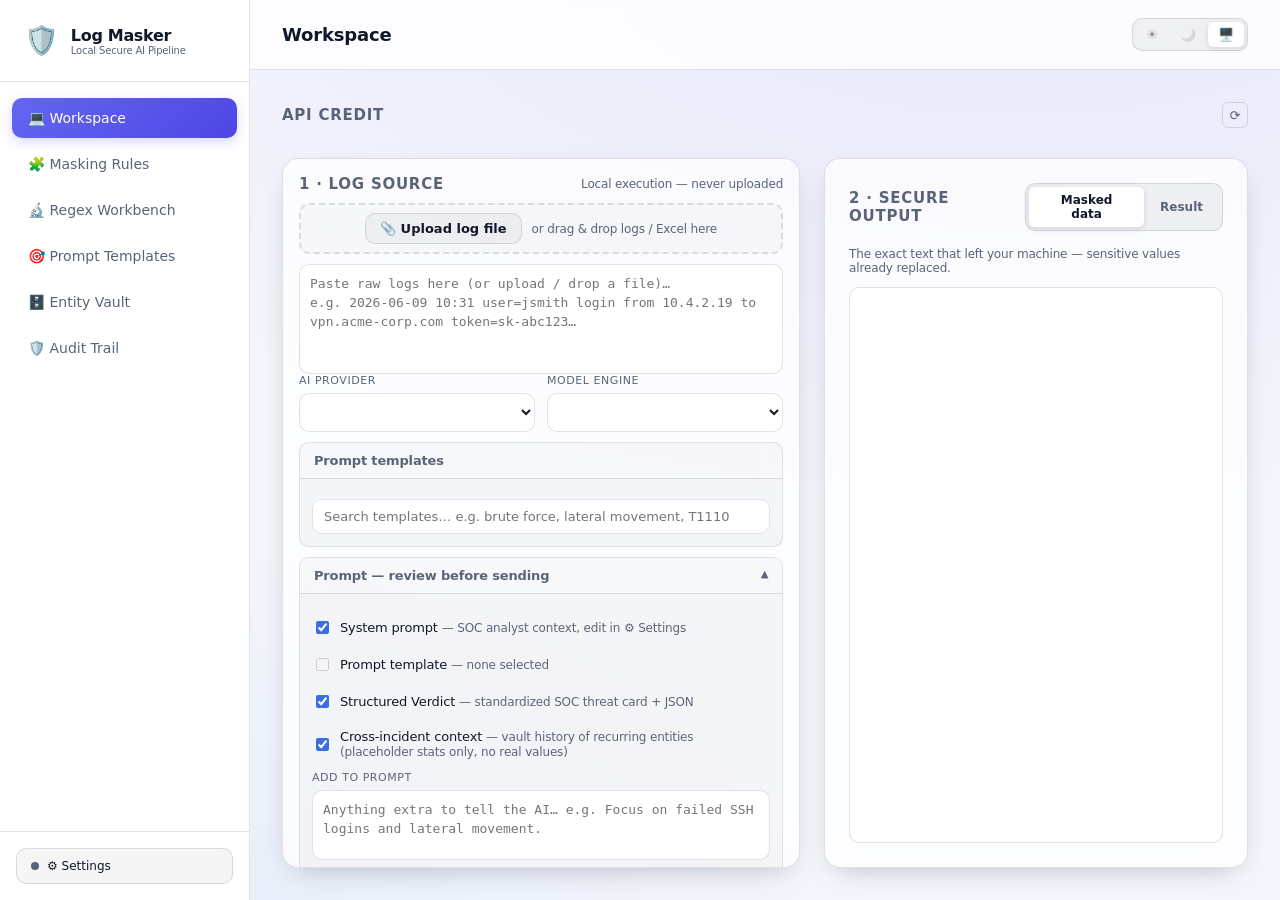
==== commit 8b640b20: "Fix the masking without sending the log anywhere to do it A log too sensitive to hand an AI provider" ====
--- a/log_masker/static/index.html
+++ b/log_masker/static/index.html
@@ -32,6 +32,7 @@
     <div class="sidebar-nav">
       <button class="nav-item active" data-view="workspace">💻 Workspace</button>
       <button class="nav-item" data-view="rules">🧩 Masking Rules</button>
+      <button class="nav-item" data-view="workbench">🔬 Regex Workbench</button>
       <button class="nav-item" data-view="templates">🎯 Prompt Templates</button>
       <button class="nav-item" data-view="vault">🗄️ Entity Vault</button>
       <button class="nav-item" data-view="audit">🛡️ Audit Trail</button>
@@ -277,6 +278,67 @@
       </div>
     </div>
 
+    <!-- VIEWPORT: REGEX WORKBENCH -->
+    <div class="viewport" id="workbench-viewport">
+      <div style="display: grid; grid-template-columns: 1fr 1fr; gap: 24px; height: 100%; min-height: 0;">
+
+        <!-- Left: the value that got through -->
+        <div class="work-panel">
+          <div class="panel-header">
+            <h2>Something Slipped Through</h2>
+          </div>
+          <p class="hint" style="margin-bottom: 12px;">
+            Paste the line it slipped through in and name the value.
+            Everything here runs <strong>on this machine</strong> — no provider
+            call, nothing leaves. That is the point: a log too sensitive to
+            send is too sensitive to paste into an online regex tester.
+          </p>
+
+          <label class="field-label" for="wbSample">Sample line</label>
+          <textarea id="wbSample" class="mono" spellcheck="false" rows="7"
+            placeholder="  Requesting Workstation:   WS-FIN-07"></textarea>
+
+          <div style="display: flex; gap: 8px; margin-top: 12px; align-items: flex-end;">
+            <div style="flex: 2;">
+              <label class="field-label" for="wbValue">Value that should have been masked</label>
+              <input id="wbValue" class="dropdown mono" type="text" spellcheck="false"
+                autocomplete="off" placeholder="WS-FIN-07" style="width: 100%;" />
+            </div>
+            <div style="flex: 1;">
+              <label class="field-label" for="wbLabel">Treat it as</label>
+              <select id="wbLabel" class="dropdown" style="width: 100%;">
+                <option value="">Work it out</option>
+                <option>USER</option><option>HOST</option>
+                <option>DOMAIN</option><option>EMAIL</option>
+                <option>IP</option><option>SECRET</option>
+                <option>ASSET</option><option>ORG</option>
+              </select>
+            </div>
+            <button id="wbDiagnoseBtn" class="btn btn-primary" style="padding: 10px 18px;">Diagnose</button>
+          </div>
+          <p id="wbMsg" class="status"></p>
+
+          <div id="wbVerdict" class="wb-verdict" hidden></div>
+          <div id="wbHits" style="overflow-y: auto; flex: 1; min-height: 0;"></div>
+        </div>
+
+        <!-- Right: what to change -->
+        <div class="work-panel">
+          <div class="panel-header">
+            <h2>Proposed Change</h2>
+          </div>
+          <p class="hint" style="margin-bottom: 12px;">
+            Each proposal is <strong>verified before it is offered</strong>: applied
+            at the pattern's real priority, the value is gone. Edit it, test it
+            against the sample, then save.
+          </p>
+          <div id="wbSuggestions" style="overflow-y: auto; flex: 1; min-height: 0; display: flex; flex-direction: column; gap: 12px;">
+            <p class="hint">Diagnose a value to see proposals here.</p>
+          </div>
+        </div>
+      </div>
+    </div>
+
     <!-- VIEWPORT: SOC TEMPLATES -->
     <div class="viewport" id="templates-viewport">
       <div class="work-panel" style="height: 100%;">
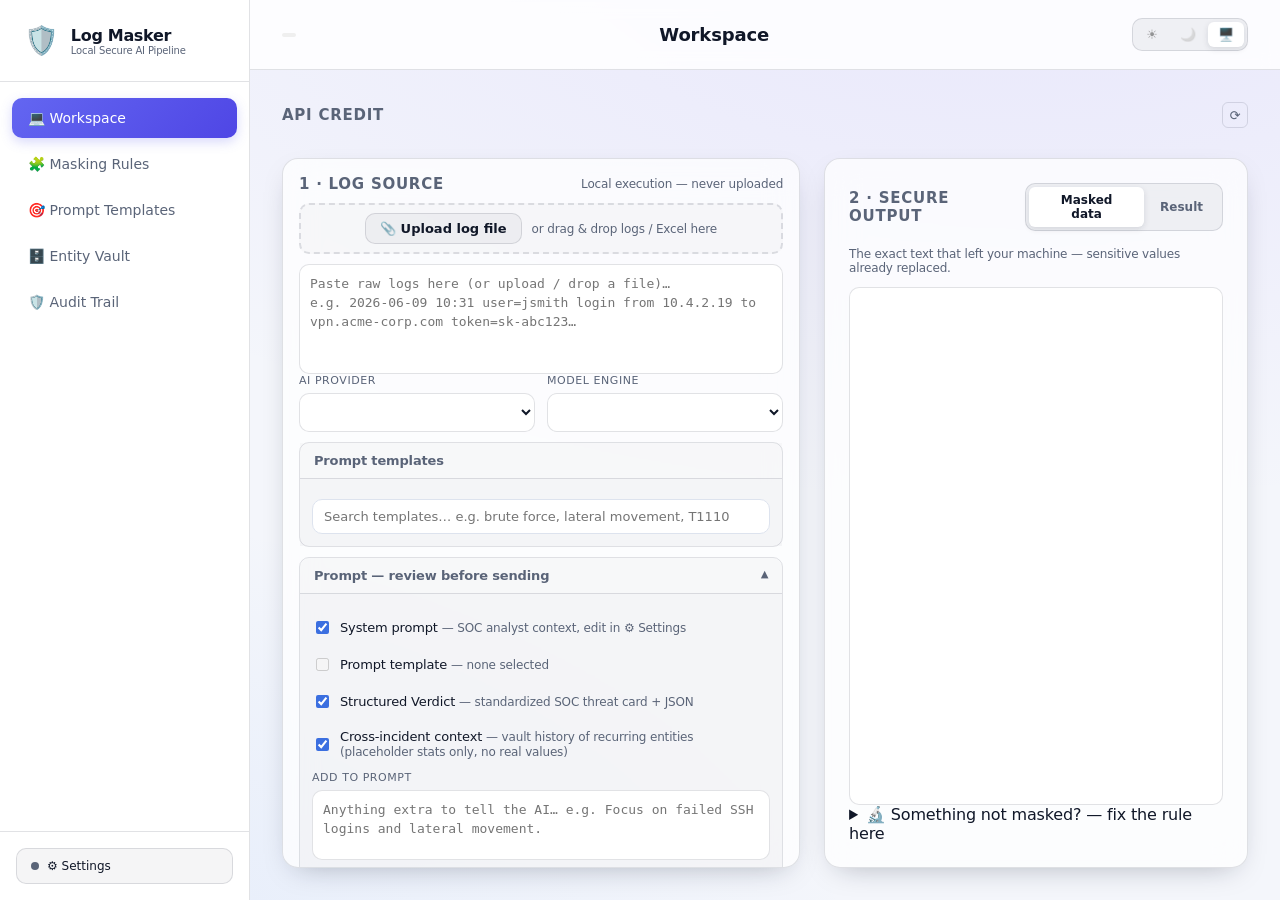
==== commit 5f7c39da: "Make the masking correctable from where you notice it is wrong Masking is best-effort, so it will be" ====
--- a/log_masker/static/index.html
+++ b/log_masker/static/index.html
@@ -15,13 +15,18 @@
         theme = saved || (window.matchMedia("(prefers-color-scheme: light)").matches ? "light" : "dark");
       } catch (e) { /* storage blocked — stay on the dark default */ }
       document.documentElement.setAttribute("data-theme", theme);
+      try {
+        if (localStorage.getItem("logmasker.sidebar") === "hidden") {
+          document.documentElement.classList.add("sidebar-hidden");
+        }
+      } catch (e) { /* storage blocked — the sidebar stays visible */ }
     })();
   </script>
   <link rel="stylesheet" href="/static/style.css" />
 </head>
 <body>
   <!-- LEFT SIDEBAR -->
-  <div class="sidebar">
+  <div class="sidebar" id="appSidebar">
     <div class="sidebar-header">
       <span class="sidebar-logo">🛡️</span>
       <div class="sidebar-brand">
@@ -32,7 +37,6 @@
     <div class="sidebar-nav">
       <button class="nav-item active" data-view="workspace">💻 Workspace</button>
       <button class="nav-item" data-view="rules">🧩 Masking Rules</button>
-      <button class="nav-item" data-view="workbench">🔬 Regex Workbench</button>
       <button class="nav-item" data-view="templates">🎯 Prompt Templates</button>
       <button class="nav-item" data-view="vault">🗄️ Entity Vault</button>
       <button class="nav-item" data-view="audit">🛡️ Audit Trail</button>
@@ -47,6 +51,11 @@
 
   <main class="main-content">
     <header class="top-header">
+      <button id="sidebarToggle" class="icon-btn" type="button"
+        aria-controls="appSidebar" aria-expanded="true"
+        title="Hide the menu (⌘B)" aria-label="Hide the menu">
+        <span class="sidebar-toggle-icon" aria-hidden="true"></span>
+      </button>
       <div class="top-title" id="currentViewTitle">Workspace</div>
       <div class="top-actions">
         <div class="theme-switch segmented-control" role="group" aria-label="Colour theme">
@@ -154,7 +163,7 @@
           </details>
 
           <div class="actions" style="display: flex; gap: 12px; margin-top: 16px;">
-            <button id="analyzeBtn" class="btn btn-primary" style="flex: 1;">🔍 Mask &amp; Analyse</button>
+            <button id="analyzeBtn" class="btn btn-primary" style="flex: 1;">🤖 Analyze by AI</button>
           </div>
           <div id="analyzeProgress" class="analyze-progress hidden" role="progressbar" aria-label="Waiting for AI response">
             <div class="analyze-progress-bar"></div>
@@ -186,7 +195,7 @@
                 placeholder="Ask a follow-up question… (masked with the same placeholders; Enter to send, Shift+Enter for newline)"></textarea>
               <div class="chat-buttons" style="display: flex; justify-content: space-between; align-items: center; margin-top: 8px;">
                 <button id="endConvBtn" class="btn btn-danger-ghost"
-                  title="Forget this conversation (history + mapping) so you can analyse a new log">⏹ End conversation</button>
+                  title="Forget this conversation (history + mapping) so you can analyze a new log">⏹ End conversation</button>
                 <button id="sendFollowUp" class="btn btn-primary" type="button">Send ➤</button>
               </div>
             </div>
@@ -210,6 +219,46 @@
               <pre id="sent" class="logs-editor"></pre>
             </div>
 
+            <!-- Something got through: fix it here, against this log, without
+                 leaving the page. Collapsed until it is needed. -->
+            <details class="wb-inline" id="wbPanel">
+              <summary>🔬 Something not masked? &mdash; fix the rule here</summary>
+              <p class="hint" style="margin: 10px 0 12px;">
+                Select the value in the masked text above, or type it below.
+                Runs <strong>on this machine</strong> &mdash; no provider call.
+              </p>
+
+              <div class="wb-inline-row">
+                <div style="flex: 2;">
+                  <label class="field-label" for="wbValue" style="margin-top: 0;">Value that should have been masked</label>
+                  <input id="wbValue" class="dropdown mono" type="text" spellcheck="false"
+                    autocomplete="off" placeholder="e.g. WS-FIN-07" style="width: 100%;" />
+                </div>
+                <div style="flex: 1;">
+                  <label class="field-label" for="wbLabel" style="margin-top: 0;">Treat it as</label>
+                  <select id="wbLabel" class="dropdown" style="width: 100%;">
+                    <option value="">Work it out</option>
+                    <option>USER</option><option>HOST</option>
+                    <option>DOMAIN</option><option>EMAIL</option>
+                    <option>IP</option><option>SECRET</option>
+                    <option>ASSET</option><option>ORG</option>
+                  </select>
+                </div>
+                <button id="wbDiagnoseBtn" class="btn btn-primary" style="padding: 10px 18px;">Diagnose</button>
+              </div>
+
+              <details class="wb-sample-wrap" id="wbSampleWrap">
+                <summary>Sample line <span class="hint" id="wbSampleHint"></span></summary>
+                <textarea id="wbSample" class="mono" spellcheck="false" rows="4"
+                  placeholder="The line the value appears in — filled in from the log above."></textarea>
+              </details>
+
+              <p id="wbMsg" class="status"></p>
+              <div id="wbVerdict" class="wb-verdict" hidden></div>
+              <div id="wbHits"></div>
+              <div id="wbSuggestions" class="wb-suggestions"></div>
+            </details>
+
             <div id="sentMapWrap" class="sent-map hidden" style="margin-top: 16px; overflow-y: auto; max-height: 220px;">
               <p class="hint" style="margin-bottom: 8px;">Masked fields — the alias was sent, the real value stayed local:</p>
               <table class="maptable">
@@ -246,6 +295,16 @@
           </div>
 
           <div class="panel-header" style="margin-top: 28px;">
+            <h2>Never-Mask Terms</h2>
+          </div>
+          <p class="hint" style="margin-bottom: 12px;">Values ruled
+            <strong>not confidential</strong> — left in the text of every
+            analysis, and beating the entity vault so a value learned earlier
+            stops coming back masked. Add one by clicking a red placeholder in
+            <em>Masked data</em>.</p>
+          <div id="keepTermsList" class="keep-list"></div>
+
+          <div class="panel-header" style="margin-top: 28px;">
             <h2>Custom Regex Rules</h2>
           </div>
           <p class="hint" style="margin-bottom: 12px;">Added regexes are masked automatically in every log. A capture group masks only the group.</p>
@@ -274,67 +333,6 @@
           <p class="hint" style="margin-bottom: 12px;">Regexes grouped by log source. Override a pattern or reset it to default. Stored locally in <code>builtin_overrides.json</code>.</p>
           <p id="builtinMsg" class="status"></p>
           <div id="builtinGroups" style="overflow-y: auto; flex: 1; min-height: 0; display: flex; flex-direction: column; gap: 12px;"></div>
-        </div>
-      </div>
-    </div>
-
-    <!-- VIEWPORT: REGEX WORKBENCH -->
-    <div class="viewport" id="workbench-viewport">
-      <div style="display: grid; grid-template-columns: 1fr 1fr; gap: 24px; height: 100%; min-height: 0;">
-
-        <!-- Left: the value that got through -->
-        <div class="work-panel">
-          <div class="panel-header">
-            <h2>Something Slipped Through</h2>
-          </div>
-          <p class="hint" style="margin-bottom: 12px;">
-            Paste the line it slipped through in and name the value.
-            Everything here runs <strong>on this machine</strong> — no provider
-            call, nothing leaves. That is the point: a log too sensitive to
-            send is too sensitive to paste into an online regex tester.
-          </p>
-
-          <label class="field-label" for="wbSample">Sample line</label>
-          <textarea id="wbSample" class="mono" spellcheck="false" rows="7"
-            placeholder="  Requesting Workstation:   WS-FIN-07"></textarea>
-
-          <div style="display: flex; gap: 8px; margin-top: 12px; align-items: flex-end;">
-            <div style="flex: 2;">
-              <label class="field-label" for="wbValue">Value that should have been masked</label>
-              <input id="wbValue" class="dropdown mono" type="text" spellcheck="false"
-                autocomplete="off" placeholder="WS-FIN-07" style="width: 100%;" />
-            </div>
-            <div style="flex: 1;">
-              <label class="field-label" for="wbLabel">Treat it as</label>
-              <select id="wbLabel" class="dropdown" style="width: 100%;">
-                <option value="">Work it out</option>
-                <option>USER</option><option>HOST</option>
-                <option>DOMAIN</option><option>EMAIL</option>
-                <option>IP</option><option>SECRET</option>
-                <option>ASSET</option><option>ORG</option>
-              </select>
-            </div>
-            <button id="wbDiagnoseBtn" class="btn btn-primary" style="padding: 10px 18px;">Diagnose</button>
-          </div>
-          <p id="wbMsg" class="status"></p>
-
-          <div id="wbVerdict" class="wb-verdict" hidden></div>
-          <div id="wbHits" style="overflow-y: auto; flex: 1; min-height: 0;"></div>
-        </div>
-
-        <!-- Right: what to change -->
-        <div class="work-panel">
-          <div class="panel-header">
-            <h2>Proposed Change</h2>
-          </div>
-          <p class="hint" style="margin-bottom: 12px;">
-            Each proposal is <strong>verified before it is offered</strong>: applied
-            at the pattern's real priority, the value is gone. Edit it, test it
-            against the sample, then save.
-          </p>
-          <div id="wbSuggestions" style="overflow-y: auto; flex: 1; min-height: 0; display: flex; flex-direction: column; gap: 12px;">
-            <p class="hint">Diagnose a value to see proposals here.</p>
-          </div>
         </div>
       </div>
     </div>
